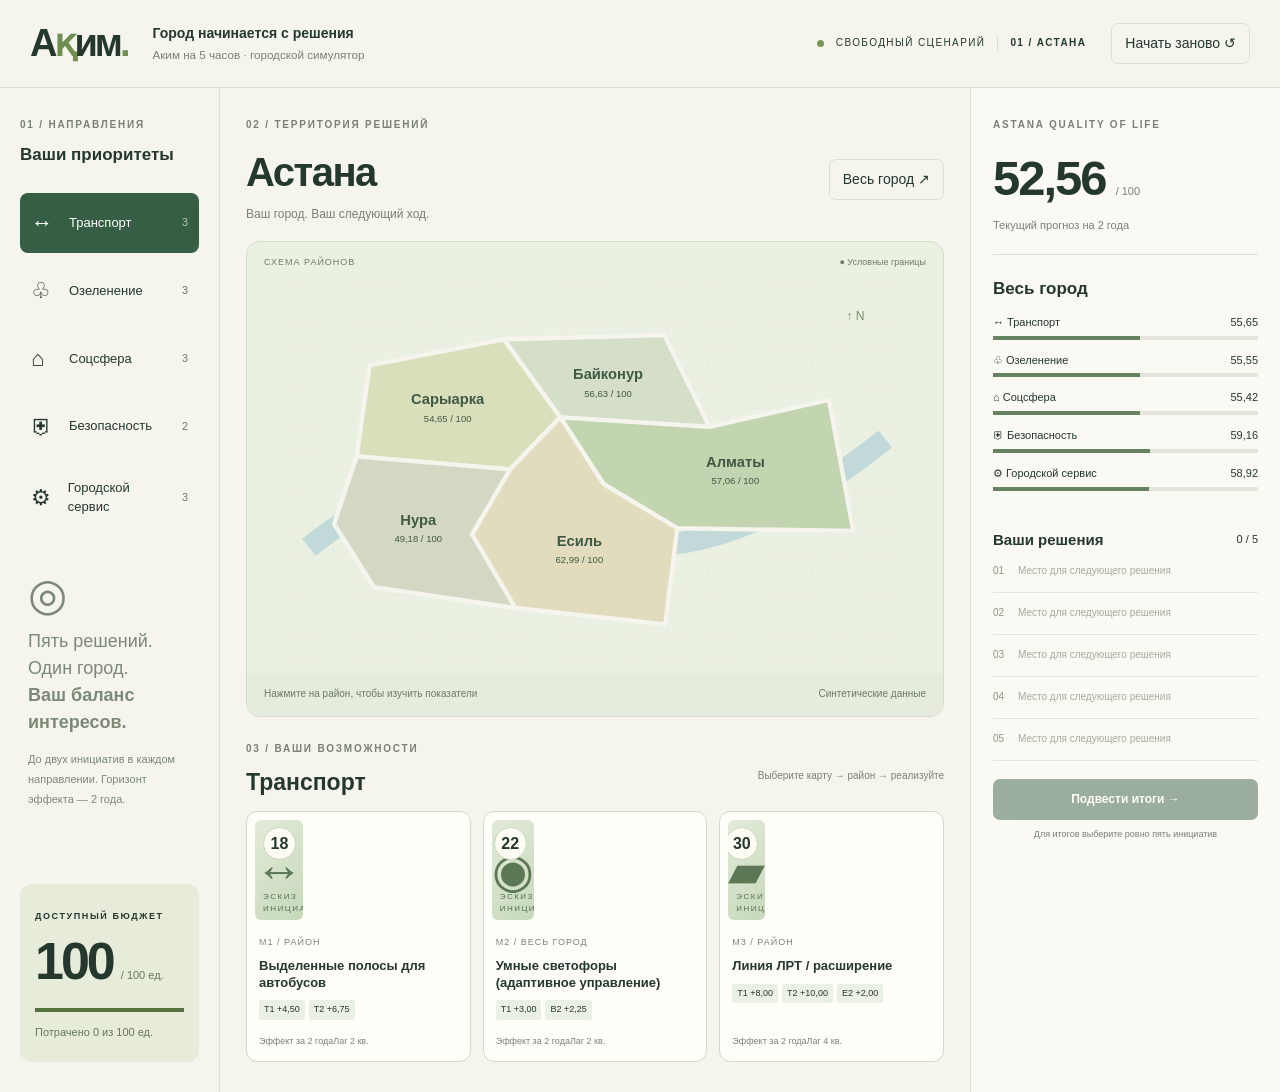
==== index.html @ 99a78cff "Add playable city simulator interface" ====
<!doctype html>
<html lang="ru">
<head><meta charset="utf-8"><meta name="viewport" content="width=device-width,initial-scale=1"><title>Аким на 5 часов — городской симулятор</title><link rel="stylesheet" href="assets/game.css"></head>
<body>
<header><a class="brand" href="./">А<span>қ</span>им<span class="brand-dot">.</span></a><div class="heading"><strong>Город начинается с решения</strong><small>Аким на 5 часов · городской симулятор</small></div><div class="session"><span class="live"></span> СВОБОДНЫЙ СЦЕНАРИЙ <b>01 / АСТАНА</b></div><button id="reset" class="quiet">Начать заново ↺</button></header>
<main class="layout">
<aside class="sidebar"><p class="eyebrow">01 / НАПРАВЛЕНИЯ</p><h2>Ваши приоритеты</h2><nav id="categories" aria-label="Направления"></nav><div class="rule"><span>◎</span><p>Пять решений.<br>Один город.<br><strong>Ваш баланс интересов.</strong></p><small>До двух инициатив в каждом направлении. Горизонт эффекта — 2 года.</small></div><div class="budget"><span>ДОСТУПНЫЙ БЮДЖЕТ</span><div><strong id="budget">100</strong><small>/ 100 ед.</small></div><div class="track"><i id="budget-bar"></i></div><small id="budget-note">Распределите ресурсы города</small></div></aside>
<section class="board"><div class="board-top"><div><p class="eyebrow">02 / ТЕРРИТОРИЯ РЕШЕНИЙ</p><h1>Астана<span>Ваш город. Ваш следующий ход.</span></h1></div><button id="city" class="pill">Весь город ↗</button></div><div class="map-wrap"><div class="map-label">СХЕМА РАЙОНОВ <span>● Условные границы</span></div><svg id="map" viewBox="0 0 700 450" role="group" aria-label="Выбор района Астаны"><defs><pattern id="grid" width="24" height="24" patternUnits="userSpaceOnUse"><path d="M24 0H0V24" fill="none" stroke="#dce3d5" stroke-width=".6"/></pattern></defs><rect width="700" height="450" fill="url(#grid)"/><path d="M20 305Q160 190 310 275T685 180" stroke="#c1d9d9" stroke-width="25" fill="none"/><g id="district-shapes"></g><g id="map-markers" pointer-events="none"></g><text x="640" y="43" class="compass">↑ N</text></svg><div class="map-footer"><span id="map-help">Нажмите на район, чтобы изучить показатели</span><span>Синтетические данные</span></div></div><div class="hand-heading"><div><p class="eyebrow">03 / ВАШИ ВОЗМОЖНОСТИ</p><h2 id="category-title">Транспорт</h2></div><span>Выберите карту → район → реализуйте</span></div><div id="cards" class="cards"></div></section>
<aside class="inspector"><div class="score-head"><p class="eyebrow">ASTANA QUALITY OF LIFE</p><div class="score-number"><strong id="score">52,56</strong><span>/ 100</span><b id="score-delta"></b></div><small id="score-caption">Текущий прогноз на 2 года</small></div><div class="stats-heading"><h2 id="stats-title">Весь город</h2><span id="preview-badge" hidden>ПРОГНОЗ</span></div><div id="stats"></div><section id="candidate" class="candidate" hidden></section><p id="notice" class="notice" role="status" aria-live="polite"></p><div class="selected-heading"><h2>Ваши решения</h2><span id="count">0 / 5</span></div><div id="selected"></div><button id="finish" class="primary" disabled>Подвести итоги →</button><small class="finish-note">Для итогов выберите ровно пять инициатив</small></aside>
</main>
<dialog id="results"><button id="close-results" class="close" aria-label="Закрыть">×</button><p class="eyebrow">АСТАНА / ИТОГИ ВАШЕГО СЦЕНАРИЯ</p><h2>Пять решений меняют город.</h2><div id="result-content"></div><p class="ai-placeholder">AI-анализ ещё не подключён. Ниже показаны проверяемые результаты математической модели.</p><button id="continue" class="primary">Вернуться к решениям</button></dialog>
<script type="module" src="assets/game.js"></script>
</body></html>
---- assets/game.css ----
:root{--ink:#24382e;--muted:#798178;--paper:#f5f4ed;--line:#dedfd5;--green:#355e44;--lime:#d8ec91;--red:#b45542}*{box-sizing:border-box}body{margin:0;background:var(--paper);color:var(--ink);font:14px/1.45 'Segoe UI',Arial,sans-serif}button{font:inherit;cursor:pointer;color:inherit}button:disabled{cursor:not-allowed;opacity:.48}button:focus-visible,[role=button]:focus-visible{outline:3px solid #e8a14f;outline-offset:3px}header{min-height:88px;border-bottom:1px solid var(--line);display:flex;align-items:center;padding:16px 30px;gap:25px}.brand{text-decoration:none;font-size:38px;font-weight:900;letter-spacing:-3px;color:var(--ink)}.brand span{color:#6e8f50}.heading{display:grid;gap:4px}.heading small{color:var(--muted)}.session{margin-left:auto;font-size:10px;letter-spacing:1.4px;display:flex;gap:12px;align-items:center}.session b{border-left:1px solid var(--line);padding-left:12px}.live{width:7px;height:7px;background:#789955;border-radius:50%}.quiet,.pill{border:1px solid var(--line);background:transparent;border-radius:7px;padding:9px 13px}.layout{display:grid;grid-template-columns:220px minmax(460px,1fr) 310px;max-width:1800px;margin:auto}.sidebar{padding:30px 20px;border-right:1px solid var(--line);display:flex;flex-direction:column}.eyebrow{font-size:10px;letter-spacing:1.8px;font-weight:700;color:var(--muted);margin:0 0 10px}h1,h2,p{margin-top:0}h2{font-size:17px;margin-bottom:18px}nav{display:grid;gap:8px;margin-top:8px}.category{display:flex;text-align:left;align-items:center;gap:12px;border:1px solid transparent;background:transparent;padding:13px 10px;border-radius:8px;font-size:13px}.category.active{background:var(--green);color:#fff}.category .symbol{font-size:22px;width:26px}.category small{margin-left:auto;opacity:.65}.rule{margin:32px 8px;color:#7c8977}.rule>span{font-size:45px}.rule p{font-size:18px;line-height:1.5;margin-bottom:12px}.rule small{font-size:11px}.budget{margin-top:auto;padding:20px 15px;background:#e7ebda;border-radius:12px}.budget>span{font-size:9px;letter-spacing:1.6px;font-weight:700}.budget strong{font-size:52px;letter-spacing:-3px}.budget small{font-size:11px;color:#66775d}.budget div small{margin-left:8px}.track{height:4px;background:#cad2bd;border-radius:3px;margin:9px 0}.track i{display:block;height:100%;background:#56723c;transition:width .25s}.board{padding:30px 26px}.board-top{display:flex;justify-content:space-between;align-items:center}h1{font-size:40px;letter-spacing:-1.5px;margin:0 0 18px}h1 span{display:block;font-size:12px;letter-spacing:0;font-weight:400;color:var(--muted);margin-top:5px}.map-wrap{background:#eaf0e2;border:1px solid #d5decc;border-radius:14px;overflow:hidden}.map-label,.map-footer{display:flex;justify-content:space-between;padding:14px 17px;font-size:9px;letter-spacing:1px;color:#6c7c64}.map-label span{letter-spacing:0}.map-footer{font-size:10px;letter-spacing:0;background:#e5ebdd}svg{width:100%;display:block;max-height:390px}.district path{stroke:var(--paper);stroke-width:5;transition:fill .2s,stroke .2s}.district:hover path{filter:brightness(.94)}.district.active path{stroke:#345b43;stroke-width:4}.district text{font-size:17px;font-weight:700;fill:#415944;pointer-events:none}.district .map-score{font-size:11px;font-weight:400}.district{cursor:pointer}.compass{font-size:14px;fill:#78906f}.map-marker{font-size:22px;paint-order:stroke;stroke:white;stroke-width:3px}.hand-heading{display:flex;align-items:center;justify-content:space-between;margin-top:25px}.hand-heading h2{font-size:23px;margin-bottom:12px}.hand-heading>span{font-size:10px;color:var(--muted)}.cards{display:grid;grid-template-columns:repeat(3,minmax(0,1fr));gap:12px}.card{position:relative;border:1px solid #d4d8cb;background:#fffef8;border-radius:11px;padding:8px;text-align:left;display:flex;flex-direction:column;min-height:247px;transition:transform .15s,box-shadow .15s}.card:hover{transform:translateY(-4px);box-shadow:0 9px 20px #334f3414}.card.chosen{outline:2px solid var(--green)}.card.played{opacity:.55}.art{height:100px;display:flex;align-items:center;justify-content:center;position:relative;background:linear-gradient(135deg,#e2ead9,#c7d9ba);border-radius:6px;overflow:hidden}.art .art-icon{font-size:48px;color:#5b7753}.art img{width:100%;height:100%;object-fit:cover;position:absolute;inset:0}.art small{position:absolute;bottom:6px;left:8px;font-size:8px;letter-spacing:1.5px;color:#53714c}.cost{position:absolute;right:7px;top:7px;border-radius:50%;height:33px;width:33px;background:#fcfcf3;border:1px solid #cdd5bc;display:grid;place-items:center;font-size:16px;font-weight:800}.card-body{padding:10px 4px}.card-id{font-size:9px;color:var(--muted);letter-spacing:1px}.card h3{font-size:13px;line-height:1.3;margin:7px 0 9px}.effects{display:flex;flex-wrap:wrap;gap:4px}.effect{font-size:9px;background:#eaf0e3;padding:3px 5px;border-radius:3px}.negative{color:var(--red)}.card-foot{margin-top:auto;font-size:9px;padding:5px 4px;color:var(--muted);display:flex;justify-content:space-between}.inspector{padding:30px 22px;border-left:1px solid var(--line);background:#faf9f3}.score-head{padding-bottom:20px;border-bottom:1px solid var(--line)}.score-number{display:flex;gap:10px;align-items:baseline}.score-number strong{font-size:49px;letter-spacing:-2px}.score-number span,.score-head small{color:var(--muted);font-size:11px}.score-number b{font-size:12px;color:#588144}.stats-heading{display:flex;justify-content:space-between;align-items:center;margin-top:22px}.stats-heading h2{margin:0}.stats-heading span{font-size:8px;padding:4px 6px;background:var(--lime);border-radius:4px}.stat{margin:13px 0}.stat-label{display:flex;justify-content:space-between;font-size:11px;margin-bottom:5px}.stat-label b{font-weight:500}.stat-label em{font-style:normal;color:#517e44;font-size:10px;margin-left:5px}.stat-track{height:4px;background:#e4e5db;position:relative}.stat-track i{height:4px;position:absolute;background:#aec598;transition:width .2s}.stat-track i.current{background:#658360}.candidate{padding:14px;background:#eaf0df;border:1px solid #d5dfc7;border-radius:8px;margin-top:18px}.candidate h3{font-size:13px;margin:0 0 10px}.candidate label{display:block;font-size:10px;margin-bottom:5px}select{width:100%;padding:8px;border:1px solid #becbad;background:#fffef8;border-radius:5px;color:var(--ink);margin-bottom:10px}.candidate p{font-size:11px;margin:8px 0}.candidate .hint{color:#637659;font-size:10px}.primary{width:100%;border:0;border-radius:7px;background:var(--green);color:#fff;padding:12px;font-weight:600;font-size:12px}.notice{font-size:11px;color:var(--red);margin:12px 0;min-height:1px}.selected-heading{display:flex;justify-content:space-between;align-items:center;margin-top:24px}.selected-heading h2{font-size:15px;margin:0}.selected-heading span{font-size:11px}.slot{display:flex;gap:9px;align-items:center;min-height:42px;border-bottom:1px solid #e5e5db;padding:8px 0;font-size:10px}.slot .number{font-size:10px;color:#8c9783;width:16px}.slot strong{display:block;font-size:10px}.slot small{color:var(--muted)}.slot button{margin-left:auto;border:0;background:transparent;font-size:18px}.slot.empty{color:#a5ac9e}.inspector>#finish{margin-top:18px}.finish-note{display:block;text-align:center;font-size:9px;color:var(--muted);margin-top:8px}dialog{border:1px solid var(--line);border-radius:18px;padding:35px;width:min(580px,92vw);color:var(--ink);background:var(--paper)}dialog::backdrop{background:#16291eb3;backdrop-filter:blur(4px)}dialog h2{font-size:29px}.close{position:absolute;top:12px;right:16px;font-size:25px;background:none;border:0}.final-score{font-size:65px;font-weight:800;letter-spacing:-3px}.result-row{display:flex;justify-content:space-between;padding:10px 0;border-bottom:1px solid var(--line)}.ai-placeholder{font-size:12px;color:var(--muted);padding:15px 0}.summary-badges{display:flex;gap:12px;font-size:12px;margin-bottom:15px}@media(min-width:1500px){.layout{grid-template-columns:245px minmax(460px,1fr) 345px}.cards{gap:18px}.art{height:130px}}@media(max-width:1150px){.layout{grid-template-columns:175px minmax(380px,1fr) 275px}.board{padding:25px 15px}.sidebar,.inspector{padding:25px 14px}.session{display:none}.quiet{margin-left:auto}.hand-heading>span{display:none}.category{padding:10px 5px;gap:6px}}@media(max-width:900px){.layout{grid-template-columns:160px 1fr}.inspector{grid-column:1/-1;display:block;border-top:1px solid var(--line)}.rule{display:none}.budget{margin-top:25px}.score-head{max-width:350px}#stats{display:grid;grid-template-columns:1fr 1fr;gap:0 25px}.candidate{max-width:500px}.inspector>#finish{max-width:350px}.finish-note{text-align:left}.heading strong{font-size:12px}}@media(max-width:580px){header{padding:12px 16px;gap:15px}.heading{display:none}.layout{display:block}.sidebar{padding:16px;border-right:0}.sidebar>.eyebrow,.sidebar>h2{display:none}nav{display:flex;overflow:auto}.category{flex-shrink:0;font-size:11px}.category small{display:none}.budget{margin-top:14px;padding:10px 15px;display:flex;gap:15px;align-items:center}.budget strong{font-size:30px}.budget .track,.budget>small{display:none}.board{padding:18px 14px}.cards{gap:7px}.card{min-height:230px;padding:5px}.card h3{font-size:11px}.art{height:75px}.art .art-icon{font-size:35px}.card-foot{display:block}.cost{width:27px;height:27px;font-size:13px}h1{font-size:32px}.map-footer span:last-child{display:none}.inspector{padding:20px}.card-id{font-size:8px}}
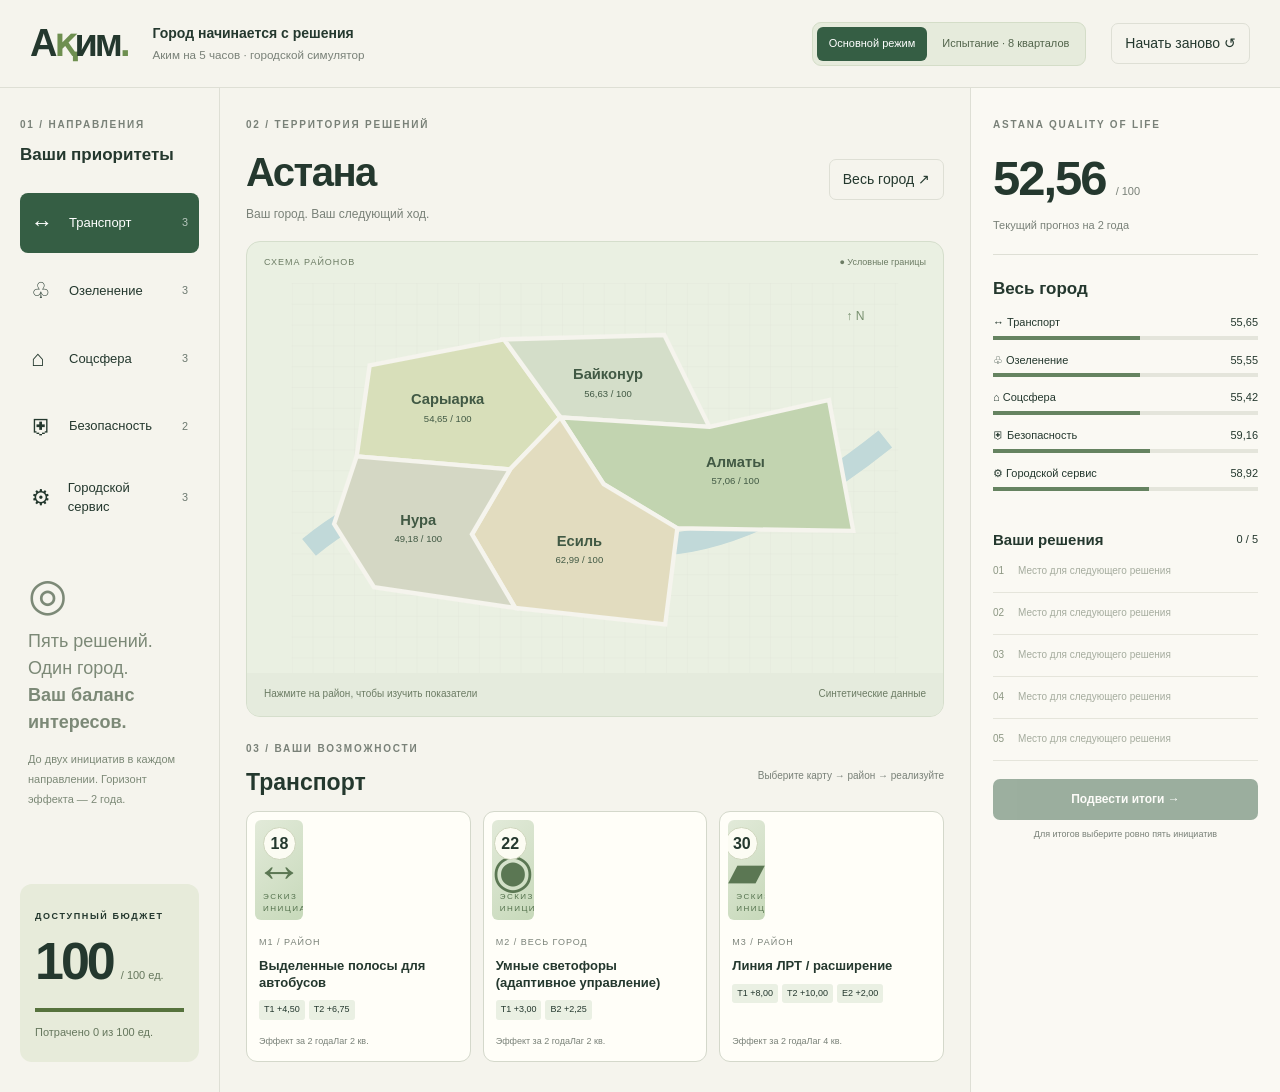
==== commit 1b6b16fb: "Add eight-quarter challenge mode with events and tournament seeds" ====
--- a/index.html
+++ b/index.html
@@ -1,8 +1,8 @@
 <!doctype html>
 <html lang="ru">
-<head><meta charset="utf-8"><meta name="viewport" content="width=device-width,initial-scale=1"><title>Аким на 5 часов — городской симулятор</title><link rel="stylesheet" href="assets/game.css"></head>
+<head><meta charset="utf-8"><meta name="viewport" content="width=device-width,initial-scale=1"><title>Аким на 5 часов — городской симулятор</title><link rel="stylesheet" href="assets/game.css"><link rel="stylesheet" href="assets/modes.css"></head>
 <body>
-<header><a class="brand" href="./">А<span>қ</span>им<span class="brand-dot">.</span></a><div class="heading"><strong>Город начинается с решения</strong><small>Аким на 5 часов · городской симулятор</small></div><div class="session"><span class="live"></span> СВОБОДНЫЙ СЦЕНАРИЙ <b>01 / АСТАНА</b></div><button id="reset" class="quiet">Начать заново ↺</button></header>
+<header><a class="brand" href="./">А<span>қ</span>им<span class="brand-dot">.</span></a><div class="heading"><strong>Город начинается с решения</strong><small>Аким на 5 часов · городской симулятор</small></div><div class="session"><span class="live"></span> СВОБОДНЫЙ СЦЕНАРИЙ <b>01 / АСТАНА</b></div><nav class="mode-tabs" aria-label="Режим игры"><a href="./" aria-current="page">Основной режим</a><a href="challenge-demo.html">Испытание · 8 кварталов</a></nav><button id="reset" class="quiet">Начать заново ↺</button></header>
 <main class="layout">
 <aside class="sidebar"><p class="eyebrow">01 / НАПРАВЛЕНИЯ</p><h2>Ваши приоритеты</h2><nav id="categories" aria-label="Направления"></nav><div class="rule"><span>◎</span><p>Пять решений.<br>Один город.<br><strong>Ваш баланс интересов.</strong></p><small>До двух инициатив в каждом направлении. Горизонт эффекта — 2 года.</small></div><div class="budget"><span>ДОСТУПНЫЙ БЮДЖЕТ</span><div><strong id="budget">100</strong><small>/ 100 ед.</small></div><div class="track"><i id="budget-bar"></i></div><small id="budget-note">Распределите ресурсы города</small></div></aside>
 <section class="board"><div class="board-top"><div><p class="eyebrow">02 / ТЕРРИТОРИЯ РЕШЕНИЙ</p><h1>Астана<span>Ваш город. Ваш следующий ход.</span></h1></div><button id="city" class="pill">Весь город ↗</button></div><div class="map-wrap"><div class="map-label">СХЕМА РАЙОНОВ <span>● Условные границы</span></div><svg id="map" viewBox="0 0 700 450" role="group" aria-label="Выбор района Астаны"><defs><pattern id="grid" width="24" height="24" patternUnits="userSpaceOnUse"><path d="M24 0H0V24" fill="none" stroke="#dce3d5" stroke-width=".6"/></pattern></defs><rect width="700" height="450" fill="url(#grid)"/><path d="M20 305Q160 190 310 275T685 180" stroke="#c1d9d9" stroke-width="25" fill="none"/><g id="district-shapes"></g><g id="map-markers" pointer-events="none"></g><text x="640" y="43" class="compass">↑ N</text></svg><div class="map-footer"><span id="map-help">Нажмите на район, чтобы изучить показатели</span><span>Синтетические данные</span></div></div><div class="hand-heading"><div><p class="eyebrow">03 / ВАШИ ВОЗМОЖНОСТИ</p><h2 id="category-title">Транспорт</h2></div><span>Выберите карту → район → реализуйте</span></div><div id="cards" class="cards"></div></section>
--- a/assets/modes.css
+++ b/assets/modes.css
@@ -0,0 +1,2 @@
+header .mode-tabs{display:flex;gap:3px;margin:0 0 0 auto;padding:4px;background:#e6ebdc;border:1px solid #d4ddc8;border-radius:9px;flex-shrink:0}header .mode-tabs a{text-decoration:none;color:#52644b;font-size:11px;padding:9px 12px;border-radius:6px;white-space:nowrap}header .mode-tabs a[aria-current=page]{background:#355e44;color:white}header .session{display:none}header>#reset{margin-left:0}.tournament-bar{padding:18px 30px;background:#ebefdf;border-bottom:1px solid #d3ddc5;display:flex;align-items:center;gap:12px 25px;flex-wrap:wrap}.tournament-bar label{display:block;font-size:10px;letter-spacing:1.5px;font-weight:700}.tournament-bar small{display:block;font-size:11px;color:#6a785e;margin-top:4px}.seed-controls{display:flex;gap:8px;flex:1;align-items:center}.seed-controls input{min-width:120px;max-width:300px;flex:1;padding:11px 12px;border:1px solid #bccbab;background:#fffef8;border-radius:6px;font:600 15px monospace;color:#24382e}.seed-controls button{font-size:11px;white-space:nowrap}.seed-controls .primary{width:auto}.tournament-bar #seed-help{width:100%;font-size:11px;color:#6a785e;margin:0}.tournament-bar #seed-error{font-size:11px;margin:0;color:#786031;min-height:0}.tournament-bar #seed-error:empty{display:none}@media(max-width:1050px){header{flex-wrap:wrap}header .heading{display:none}}@media(max-width:650px){header .mode-tabs{order:3;width:100%;margin:0}header .mode-tabs a{flex:1;text-align:center;font-size:10px}header>#reset{margin-left:auto}.tournament-bar{padding:14px 16px;gap:10px}.seed-controls{flex-wrap:wrap;flex-basis:100%}.seed-controls input{max-width:none;flex-basis:100%;width:100%}.seed-controls button{flex:1;padding:10px 6px;font-size:10px}.tournament-bar #seed-help{font-size:10px}}
+.sidebar .tournament-bar{display:block;margin-top:12px;padding:12px;background:#e9edde;border:1px solid #d3ddc5;border-radius:9px;min-width:0}.tournament-bar summary{cursor:pointer;font-size:11px;font-weight:600;overflow-wrap:anywhere}.tournament-bar summary strong{display:block;font:11px monospace;margin:5px 0 0 13px;color:#657858;overflow-wrap:anywhere}.tournament-bar[open] summary{margin-bottom:14px}.sidebar .tournament-bar label{font-size:9px;letter-spacing:.7px}.sidebar .seed-controls{display:flex;flex-direction:column;gap:7px;margin:8px 0 12px;align-items:stretch}.sidebar .seed-controls input{width:100%;min-width:0;max-width:none;flex:auto;font-size:13px}.sidebar .seed-controls button{width:100%;flex:auto;white-space:normal;padding:8px 5px;font-size:10px}.sidebar .tournament-bar #seed-help{font-size:10px}.sidebar .tournament-bar #seed-error{margin-top:8px}.tournament-bar summary:focus-visible{outline:2px solid #355e44;outline-offset:4px}
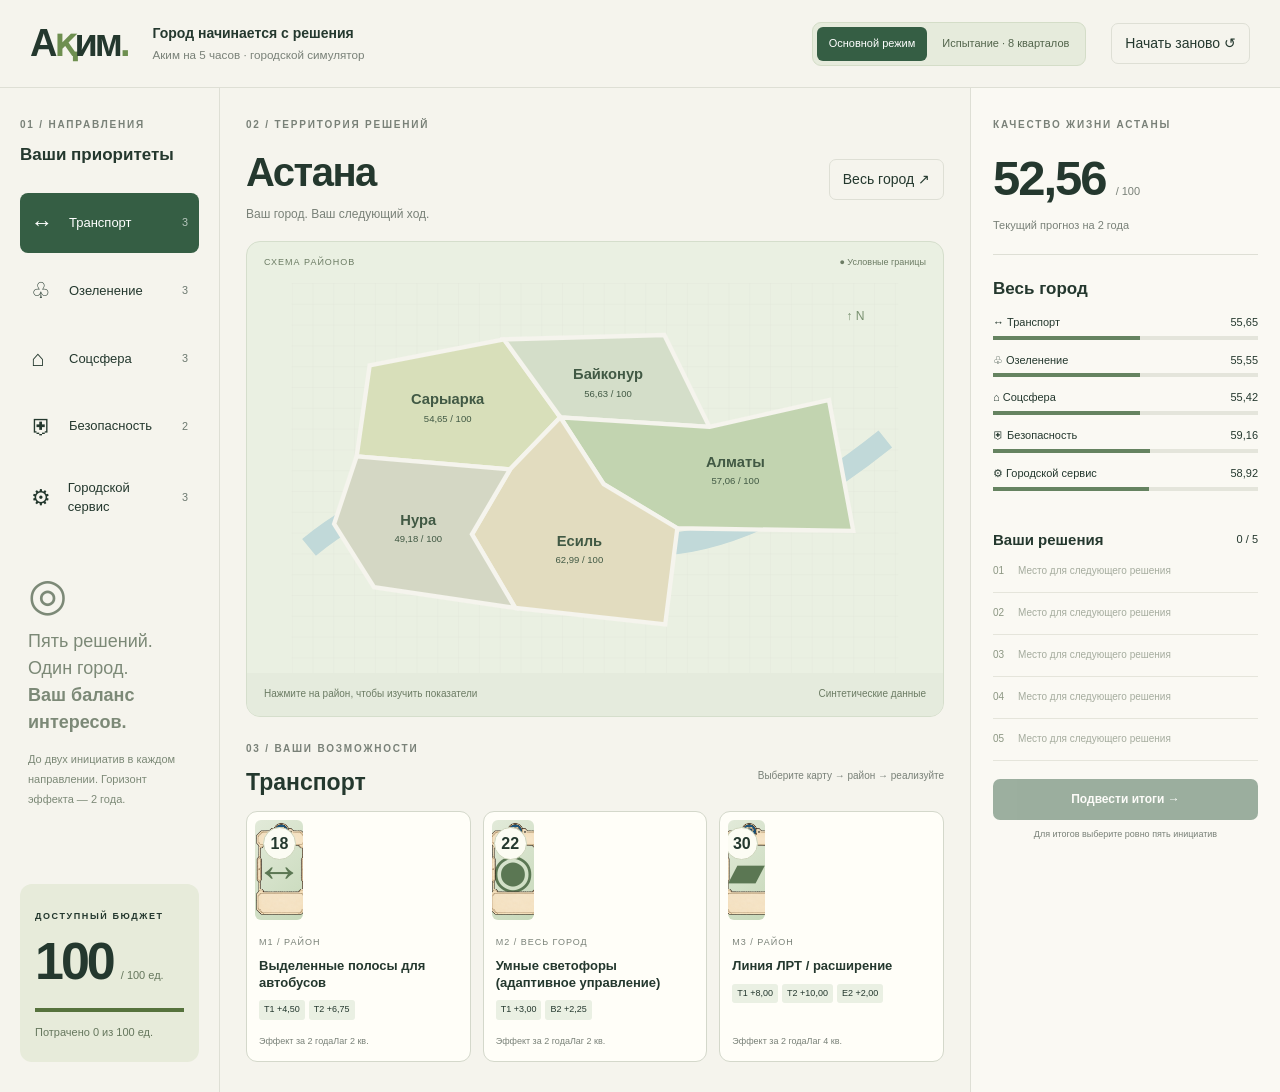
==== commit 94c33d06: "Интегрировать результаты, сравнение и API с режимом испытания" ====
--- a/index.html
+++ b/index.html
@@ -1,13 +1,21 @@
 <!doctype html>
 <html lang="ru">
-<head><meta charset="utf-8"><meta name="viewport" content="width=device-width,initial-scale=1"><title>Аким на 5 часов — городской симулятор</title><link rel="stylesheet" href="assets/game.css"><link rel="stylesheet" href="assets/modes.css"></head>
+<head><meta charset="utf-8"><meta name="viewport" content="width=device-width,initial-scale=1"><title>Аким на 5 часов — городской симулятор</title><link rel="stylesheet" href="assets/game.css"><link rel="stylesheet" href="assets/modes.css"><link rel="stylesheet" href="assets/results.css"></head>
 <body>
 <header><a class="brand" href="./">А<span>қ</span>им<span class="brand-dot">.</span></a><div class="heading"><strong>Город начинается с решения</strong><small>Аким на 5 часов · городской симулятор</small></div><div class="session"><span class="live"></span> СВОБОДНЫЙ СЦЕНАРИЙ <b>01 / АСТАНА</b></div><nav class="mode-tabs" aria-label="Режим игры"><a href="./" aria-current="page">Основной режим</a><a href="challenge-demo.html">Испытание · 8 кварталов</a></nav><button id="reset" class="quiet">Начать заново ↺</button></header>
 <main class="layout">
 <aside class="sidebar"><p class="eyebrow">01 / НАПРАВЛЕНИЯ</p><h2>Ваши приоритеты</h2><nav id="categories" aria-label="Направления"></nav><div class="rule"><span>◎</span><p>Пять решений.<br>Один город.<br><strong>Ваш баланс интересов.</strong></p><small>До двух инициатив в каждом направлении. Горизонт эффекта — 2 года.</small></div><div class="budget"><span>ДОСТУПНЫЙ БЮДЖЕТ</span><div><strong id="budget">100</strong><small>/ 100 ед.</small></div><div class="track"><i id="budget-bar"></i></div><small id="budget-note">Распределите ресурсы города</small></div></aside>
 <section class="board"><div class="board-top"><div><p class="eyebrow">02 / ТЕРРИТОРИЯ РЕШЕНИЙ</p><h1>Астана<span>Ваш город. Ваш следующий ход.</span></h1></div><button id="city" class="pill">Весь город ↗</button></div><div class="map-wrap"><div class="map-label">СХЕМА РАЙОНОВ <span>● Условные границы</span></div><svg id="map" viewBox="0 0 700 450" role="group" aria-label="Выбор района Астаны"><defs><pattern id="grid" width="24" height="24" patternUnits="userSpaceOnUse"><path d="M24 0H0V24" fill="none" stroke="#dce3d5" stroke-width=".6"/></pattern></defs><rect width="700" height="450" fill="url(#grid)"/><path d="M20 305Q160 190 310 275T685 180" stroke="#c1d9d9" stroke-width="25" fill="none"/><g id="district-shapes"></g><g id="map-markers" pointer-events="none"></g><text x="640" y="43" class="compass">↑ N</text></svg><div class="map-footer"><span id="map-help">Нажмите на район, чтобы изучить показатели</span><span>Синтетические данные</span></div></div><div class="hand-heading"><div><p class="eyebrow">03 / ВАШИ ВОЗМОЖНОСТИ</p><h2 id="category-title">Транспорт</h2></div><span>Выберите карту → район → реализуйте</span></div><div id="cards" class="cards"></div></section>
-<aside class="inspector"><div class="score-head"><p class="eyebrow">ASTANA QUALITY OF LIFE</p><div class="score-number"><strong id="score">52,56</strong><span>/ 100</span><b id="score-delta"></b></div><small id="score-caption">Текущий прогноз на 2 года</small></div><div class="stats-heading"><h2 id="stats-title">Весь город</h2><span id="preview-badge" hidden>ПРОГНОЗ</span></div><div id="stats"></div><section id="candidate" class="candidate" hidden></section><p id="notice" class="notice" role="status" aria-live="polite"></p><div class="selected-heading"><h2>Ваши решения</h2><span id="count">0 / 5</span></div><div id="selected"></div><button id="finish" class="primary" disabled>Подвести итоги →</button><small class="finish-note">Для итогов выберите ровно пять инициатив</small></aside>
+<aside class="inspector"><div class="score-head"><p class="eyebrow">КАЧЕСТВО ЖИЗНИ АСТАНЫ</p><div class="score-number"><strong id="score">52,56</strong><span>/ 100</span><b id="score-delta"></b></div><small id="score-caption">Текущий прогноз на 2 года</small></div><div class="stats-heading"><h2 id="stats-title">Весь город</h2><span id="preview-badge" hidden>ПРОГНОЗ</span></div><div id="stats"></div><section id="candidate" class="candidate" hidden></section><p id="notice" class="notice" role="status" aria-live="polite"></p><div class="selected-heading"><h2>Ваши решения</h2><span id="count">0 / 5</span></div><div id="selected"></div><button id="finish" class="primary" disabled>Подвести итоги →</button><small class="finish-note">Для итогов выберите ровно пять инициатив</small></aside>
 </main>
-<dialog id="results"><button id="close-results" class="close" aria-label="Закрыть">×</button><p class="eyebrow">АСТАНА / ИТОГИ ВАШЕГО СЦЕНАРИЯ</p><h2>Пять решений меняют город.</h2><div id="result-content"></div><p class="ai-placeholder">AI-анализ ещё не подключён. Ниже показаны проверяемые результаты математической модели.</p><button id="continue" class="primary">Вернуться к решениям</button></dialog>
+<dialog id="results" aria-label="Результаты сценария">
+ <div class="post-header"><span class="post-avatar">А</span><div><strong>Ваш город через два года</strong><small>Астана · авторский сценарий</small></div><button id="close-results" class="close" aria-label="Закрыть">×</button></div>
+ <div class="result-tabs" role="tablist" aria-label="Разделы результатов"><button id="tab-story" role="tab" aria-selected="true" aria-controls="story-panel">Итоги</button><button id="tab-variables" role="tab" aria-selected="false" aria-controls="variables-panel" tabindex="-1">Показатели</button><button id="tab-comparison" role="tab" aria-selected="false" aria-controls="comparison-panel" tabindex="-1">Сравнение</button><button id="tab-presentation" role="tab" aria-selected="false" aria-controls="presentation-panel" tabindex="-1">Презентация</button></div>
+ <section id="story-panel" role="tabpanel" aria-labelledby="tab-story"><div id="result-pages" tabindex="0" aria-label="Слайды результатов. Переключайте стрелками или свайпом"></div><div class="post-navigation"><button id="result-prev" aria-label="Предыдущий слайд">←</button><div id="result-dots"></div><span id="result-page-number" aria-live="polite"></span><button id="result-next" aria-label="Следующий слайд">→</button></div></section>
+ <section id="variables-panel" role="tabpanel" aria-labelledby="tab-variables" hidden><div class="variable-controls"><label for="result-region">Территория</label><select id="result-region"></select><label for="result-metric-group">Показатели</label><select id="result-metric-group"><option value="all">Общий обзор</option><option value="T">Транспорт</option><option value="E">Экология</option><option value="S">Соцсфера</option><option value="B">Безопасность</option><option value="C">Сервисы</option></select></div><div id="variable-chart"></div></section>
+ <section id="comparison-panel" role="tabpanel" aria-labelledby="tab-comparison" hidden><div class="comparison-heading"><p class="slide-kicker">Два сценария — один расчёт</p><h2>Сравните свой выбор</h2><p>Вставьте хотя бы один код другого участника. Баллы и различия появятся сразу, без ожидания ИИ.</p></div><div class="comparison-inputs"><div><label for="scenario-code">Ваш код</label><input id="scenario-code" readonly></div><div><label for="other-codes">Чужие коды (до 10, каждый с новой строки)</label><textarea id="other-codes" rows="2" placeholder="A1:4.0,9.4,10.4,11.4,12"></textarea></div></div><button id="compare-results" class="primary">Сравнить результаты</button><div id="comparison-results" aria-live="polite"></div><button id="analyze-again" class="quiet">Обновить разбор ИИ с этими кодами</button></section>
+ <section id="presentation-panel" role="tabpanel" aria-labelledby="tab-presentation" hidden><div id="presentation-pages" tabindex="0" aria-label="Презентация сценария"></div><div class="post-navigation"><button id="presentation-prev" aria-label="Предыдущий слайд презентации">←</button><div id="presentation-dots"></div><span id="presentation-number" aria-live="polite"></span><button id="presentation-next" aria-label="Следующий слайд презентации">→</button><button id="download-presentation" class="quiet">Скачать</button></div></section>
+ <footer class="post-footer"><button id="continue" class="quiet">К решениям</button><span id="export-status" role="status"></span></footer>
+</dialog>
 <script type="module" src="assets/game.js"></script>
 </body></html>
--- a/assets/game.css
+++ b/assets/game.css
@@ -1 +1,5 @@
 :root{--ink:#24382e;--muted:#798178;--paper:#f5f4ed;--line:#dedfd5;--green:#355e44;--lime:#d8ec91;--red:#b45542}*{box-sizing:border-box}body{margin:0;background:var(--paper);color:var(--ink);font:14px/1.45 'Segoe UI',Arial,sans-serif}button{font:inherit;cursor:pointer;color:inherit}button:disabled{cursor:not-allowed;opacity:.48}button:focus-visible,[role=button]:focus-visible{outline:3px solid #e8a14f;outline-offset:3px}header{min-height:88px;border-bottom:1px solid var(--line);display:flex;align-items:center;padding:16px 30px;gap:25px}.brand{text-decoration:none;font-size:38px;font-weight:900;letter-spacing:-3px;color:var(--ink)}.brand span{color:#6e8f50}.heading{display:grid;gap:4px}.heading small{color:var(--muted)}.session{margin-left:auto;font-size:10px;letter-spacing:1.4px;display:flex;gap:12px;align-items:center}.session b{border-left:1px solid var(--line);padding-left:12px}.live{width:7px;height:7px;background:#789955;border-radius:50%}.quiet,.pill{border:1px solid var(--line);background:transparent;border-radius:7px;padding:9px 13px}.layout{display:grid;grid-template-columns:220px minmax(460px,1fr) 310px;max-width:1800px;margin:auto}.sidebar{padding:30px 20px;border-right:1px solid var(--line);display:flex;flex-direction:column}.eyebrow{font-size:10px;letter-spacing:1.8px;font-weight:700;color:var(--muted);margin:0 0 10px}h1,h2,p{margin-top:0}h2{font-size:17px;margin-bottom:18px}nav{display:grid;gap:8px;margin-top:8px}.category{display:flex;text-align:left;align-items:center;gap:12px;border:1px solid transparent;background:transparent;padding:13px 10px;border-radius:8px;font-size:13px}.category.active{background:var(--green);color:#fff}.category .symbol{font-size:22px;width:26px}.category small{margin-left:auto;opacity:.65}.rule{margin:32px 8px;color:#7c8977}.rule>span{font-size:45px}.rule p{font-size:18px;line-height:1.5;margin-bottom:12px}.rule small{font-size:11px}.budget{margin-top:auto;padding:20px 15px;background:#e7ebda;border-radius:12px}.budget>span{font-size:9px;letter-spacing:1.6px;font-weight:700}.budget strong{font-size:52px;letter-spacing:-3px}.budget small{font-size:11px;color:#66775d}.budget div small{margin-left:8px}.track{height:4px;background:#cad2bd;border-radius:3px;margin:9px 0}.track i{display:block;height:100%;background:#56723c;transition:width .25s}.board{padding:30px 26px}.board-top{display:flex;justify-content:space-between;align-items:center}h1{font-size:40px;letter-spacing:-1.5px;margin:0 0 18px}h1 span{display:block;font-size:12px;letter-spacing:0;font-weight:400;color:var(--muted);margin-top:5px}.map-wrap{background:#eaf0e2;border:1px solid #d5decc;border-radius:14px;overflow:hidden}.map-label,.map-footer{display:flex;justify-content:space-between;padding:14px 17px;font-size:9px;letter-spacing:1px;color:#6c7c64}.map-label span{letter-spacing:0}.map-footer{font-size:10px;letter-spacing:0;background:#e5ebdd}svg{width:100%;display:block;max-height:390px}.district path{stroke:var(--paper);stroke-width:5;transition:fill .2s,stroke .2s}.district:hover path{filter:brightness(.94)}.district.active path{stroke:#345b43;stroke-width:4}.district text{font-size:17px;font-weight:700;fill:#415944;pointer-events:none}.district .map-score{font-size:11px;font-weight:400}.district{cursor:pointer}.compass{font-size:14px;fill:#78906f}.map-marker{font-size:22px;paint-order:stroke;stroke:white;stroke-width:3px}.hand-heading{display:flex;align-items:center;justify-content:space-between;margin-top:25px}.hand-heading h2{font-size:23px;margin-bottom:12px}.hand-heading>span{font-size:10px;color:var(--muted)}.cards{display:grid;grid-template-columns:repeat(3,minmax(0,1fr));gap:12px}.card{position:relative;border:1px solid #d4d8cb;background:#fffef8;border-radius:11px;padding:8px;text-align:left;display:flex;flex-direction:column;min-height:247px;transition:transform .15s,box-shadow .15s}.card:hover{transform:translateY(-4px);box-shadow:0 9px 20px #334f3414}.card.chosen{outline:2px solid var(--green)}.card.played{opacity:.55}.art{height:100px;display:flex;align-items:center;justify-content:center;position:relative;background:linear-gradient(135deg,#e2ead9,#c7d9ba);border-radius:6px;overflow:hidden}.art .art-icon{font-size:48px;color:#5b7753}.art img{width:100%;height:100%;object-fit:cover;position:absolute;inset:0}.art small{position:absolute;bottom:6px;left:8px;font-size:8px;letter-spacing:1.5px;color:#53714c}.cost{position:absolute;right:7px;top:7px;border-radius:50%;height:33px;width:33px;background:#fcfcf3;border:1px solid #cdd5bc;display:grid;place-items:center;font-size:16px;font-weight:800}.card-body{padding:10px 4px}.card-id{font-size:9px;color:var(--muted);letter-spacing:1px}.card h3{font-size:13px;line-height:1.3;margin:7px 0 9px}.effects{display:flex;flex-wrap:wrap;gap:4px}.effect{font-size:9px;background:#eaf0e3;padding:3px 5px;border-radius:3px}.negative{color:var(--red)}.card-foot{margin-top:auto;font-size:9px;padding:5px 4px;color:var(--muted);display:flex;justify-content:space-between}.inspector{padding:30px 22px;border-left:1px solid var(--line);background:#faf9f3}.score-head{padding-bottom:20px;border-bottom:1px solid var(--line)}.score-number{display:flex;gap:10px;align-items:baseline}.score-number strong{font-size:49px;letter-spacing:-2px}.score-number span,.score-head small{color:var(--muted);font-size:11px}.score-number b{font-size:12px;color:#588144}.stats-heading{display:flex;justify-content:space-between;align-items:center;margin-top:22px}.stats-heading h2{margin:0}.stats-heading span{font-size:8px;padding:4px 6px;background:var(--lime);border-radius:4px}.stat{margin:13px 0}.stat-label{display:flex;justify-content:space-between;font-size:11px;margin-bottom:5px}.stat-label b{font-weight:500}.stat-label em{font-style:normal;color:#517e44;font-size:10px;margin-left:5px}.stat-track{height:4px;background:#e4e5db;position:relative}.stat-track i{height:4px;position:absolute;background:#aec598;transition:width .2s}.stat-track i.current{background:#658360}.candidate{padding:14px;background:#eaf0df;border:1px solid #d5dfc7;border-radius:8px;margin-top:18px}.candidate h3{font-size:13px;margin:0 0 10px}.candidate label{display:block;font-size:10px;margin-bottom:5px}select{width:100%;padding:8px;border:1px solid #becbad;background:#fffef8;border-radius:5px;color:var(--ink);margin-bottom:10px}.candidate p{font-size:11px;margin:8px 0}.candidate .hint{color:#637659;font-size:10px}.primary{width:100%;border:0;border-radius:7px;background:var(--green);color:#fff;padding:12px;font-weight:600;font-size:12px}.notice{font-size:11px;color:var(--red);margin:12px 0;min-height:1px}.selected-heading{display:flex;justify-content:space-between;align-items:center;margin-top:24px}.selected-heading h2{font-size:15px;margin:0}.selected-heading span{font-size:11px}.slot{display:flex;gap:9px;align-items:center;min-height:42px;border-bottom:1px solid #e5e5db;padding:8px 0;font-size:10px}.slot .number{font-size:10px;color:#8c9783;width:16px}.slot strong{display:block;font-size:10px}.slot small{color:var(--muted)}.slot button{margin-left:auto;border:0;background:transparent;font-size:18px}.slot.empty{color:#a5ac9e}.inspector>#finish{margin-top:18px}.finish-note{display:block;text-align:center;font-size:9px;color:var(--muted);margin-top:8px}dialog{border:1px solid var(--line);border-radius:18px;padding:35px;width:min(580px,92vw);color:var(--ink);background:var(--paper)}dialog::backdrop{background:#16291eb3;backdrop-filter:blur(4px)}dialog h2{font-size:29px}.close{position:absolute;top:12px;right:16px;font-size:25px;background:none;border:0}.final-score{font-size:65px;font-weight:800;letter-spacing:-3px}.result-row{display:flex;justify-content:space-between;padding:10px 0;border-bottom:1px solid var(--line)}.ai-placeholder{font-size:12px;color:var(--muted);padding:15px 0}.summary-badges{display:flex;gap:12px;font-size:12px;margin-bottom:15px}@media(min-width:1500px){.layout{grid-template-columns:245px minmax(460px,1fr) 345px}.cards{gap:18px}.art{height:130px}}@media(max-width:1150px){.layout{grid-template-columns:175px minmax(380px,1fr) 275px}.board{padding:25px 15px}.sidebar,.inspector{padding:25px 14px}.session{display:none}.quiet{margin-left:auto}.hand-heading>span{display:none}.category{padding:10px 5px;gap:6px}}@media(max-width:900px){.layout{grid-template-columns:160px 1fr}.inspector{grid-column:1/-1;display:block;border-top:1px solid var(--line)}.rule{display:none}.budget{margin-top:25px}.score-head{max-width:350px}#stats{display:grid;grid-template-columns:1fr 1fr;gap:0 25px}.candidate{max-width:500px}.inspector>#finish{max-width:350px}.finish-note{text-align:left}.heading strong{font-size:12px}}@media(max-width:580px){header{padding:12px 16px;gap:15px}.heading{display:none}.layout{display:block}.sidebar{padding:16px;border-right:0}.sidebar>.eyebrow,.sidebar>h2{display:none}nav{display:flex;overflow:auto}.category{flex-shrink:0;font-size:11px}.category small{display:none}.budget{margin-top:14px;padding:10px 15px;display:flex;gap:15px;align-items:center}.budget strong{font-size:30px}.budget .track,.budget>small{display:none}.board{padding:18px 14px}.cards{gap:7px}.card{min-height:230px;padding:5px}.card h3{font-size:11px}.art{height:75px}.art .art-icon{font-size:35px}.card-foot{display:block}.cost{width:27px;height:27px;font-size:13px}h1{font-size:32px}.map-footer span:last-child{display:none}.inspector{padding:20px}.card-id{font-size:8px}}
+
+.card:disabled{filter:grayscale(1);opacity:.45;cursor:not-allowed}.ai-analysis{margin:20px 0}.ai-analysis label{display:block;margin:12px 0 6px}.ai-analysis input,.ai-analysis textarea{box-sizing:border-box;width:100%;padding:10px;border:1px solid #bac8b6;border-radius:8px;font:inherit}.ai-analysis button{margin-top:10px}#ai-result{white-space:pre-wrap;overflow-wrap:anywhere}
+
+#replacement-advice{white-space:pre-wrap;line-height:1.6}.scenario-slide{padding:24px 0;border-top:1px solid #bac8b6}.scenario-slide li{margin:8px 0}.scenario-slide h3{margin:8px 0}.scenario-slide small{color:#51654b}#download-presentation{margin-bottom:20px}
--- a/assets/results.css
+++ b/assets/results.css
@@ -0,0 +1,19 @@
+#results{width:min(1080px,96vw);max-height:96dvh;padding:0;overflow:hidden;background:#f8f7f1;border:0;border-radius:20px;color:#24382e}
+#results[open]{display:flex;flex-direction:column}#results [hidden],.export-deck [hidden]{display:none!important}
+.post-header{display:flex;align-items:center;gap:12px;padding:15px 22px;border-bottom:1px solid #dedfd5;flex-shrink:0}.post-header small{display:block;color:#798178;font-size:11px}.post-avatar{display:grid;place-items:center;width:38px;height:38px;border:2px solid #a5b684;border-radius:50%;font-size:22px;font-weight:800}.post-header .close{position:static;margin-left:auto;padding:0 8px}
+.result-tabs{display:flex;border-bottom:1px solid #dedfd5;padding:0 22px;gap:24px;flex-shrink:0}.result-tabs button{background:none;border:0;padding:12px 0;border-bottom:3px solid transparent}.result-tabs [aria-selected=true]{border-color:#355e44;font-weight:700}
+#story-panel,#variables-panel{min-height:0;overflow:hidden}#result-pages{touch-action:pan-y;outline-offset:-4px;overflow:hidden}.result-slide{box-sizing:border-box;position:relative;background:#f8f7f1;color:#24382e;padding:30px 40px;min-height:440px;height: min(54vw,520px);max-height:60dvh;overflow:auto;font:15px/1.45 'Segoe UI',Arial,sans-serif}.result-slide h2{font-size:clamp(24px,3.1vw,38px);line-height:1.12;letter-spacing:-1px;margin:8px 0 22px}.slide-kicker{font-size:11px;text-transform:uppercase;letter-spacing:1.8px;color:#6b7965;margin:0 0 10px}.hero-slide{display:grid;grid-template-columns:1fr 48%;padding:0;overflow:hidden;background:#eaf0df}.hero-copy{padding:32px;z-index:1}.hero-image{width:100%;height:100%;object-fit:cover}.hero-number{font-size:clamp(46px,7vw,84px);font-weight:800;letter-spacing:-4px;line-height:1}.hero-number small{font-size:14px;letter-spacing:0;margin-left:12px;font-weight:400}.delta-chip{display:inline-block;background:#d8ec91;padding:6px 12px;border-radius:20px;margin:15px 0}.budget-graphic{display:flex;align-items:center;gap:16px;margin:8px 0 22px}.budget-ring{background:conic-gradient(#355e44 var(--spent),#d0d7c4 0);height:76px;width:76px;border-radius:50%;display:grid;place-items:center;flex-shrink:0}.budget-ring b{height:60px;width:60px;display:grid;align-content:center;text-align:center;background:#eaf0df;border-radius:50%;font-size:20px}.budget-ring small{display:block;font-size:9px;font-weight:400}.budget-graphic p{font-size:12px;margin:0}
+.decision-gallery{display:grid;grid-template-columns:1fr 1fr;gap:14px 24px}.decision-tile{display:flex;align-items:center;gap:12px;border-bottom:1px solid #dbe0d2;padding-bottom:12px}.decision-tile img{width:82px;height:92px;object-fit:cover;border-radius:8px}.decision-tile h3{font-size:15px;margin:4px 0;line-height:1.25}.decision-tile small,.decision-tile span{font-size:10px;color:#637659}.decision-tile:last-child{grid-column:1/-1}
+.swap-visual{display:grid;grid-template-columns:1fr 35px 1fr;gap:15px;align-items:center}.swap-visual>span{text-align:center;font-size:30px}.swap-visual>div{display:grid;grid-template-columns:80px 1fr;column-gap:12px;align-items:center}.swap-visual img{width:80px;height:110px;object-fit:cover;border-radius:8px;grid-row:1/3}.swap-visual small{text-transform:uppercase;color:#798178;font-size:10px}.swap-visual h3{font-size:15px;line-height:1.3;margin:5px 0}.swap-numbers{display:flex;gap:40px;margin:24px 0}.swap-numbers b{font-size:32px}.swap-numbers small{display:block;font-size:11px;font-weight:400;color:#798178}.formula-note{background:#e8eddf;padding:14px 18px;border-radius:8px;font-size:12px;line-height:1.6}.advice-art{display:block;width:210px;height:200px;object-fit:cover;margin:auto}.ai-slide #ai-result{font-size:16px;line-height:1.65;white-space:pre-wrap;max-width:760px}
+.post-navigation{display:flex;align-items:center;justify-content:center;gap:15px;padding:10px;border-top:1px solid #dedfd5;flex-shrink:0}.post-navigation>button{border:1px solid #dedfd5;border-radius:50%;background:white;width:34px;height:34px}.post-navigation>span{font-size:11px;color:#798178}#result-dots{display:flex;gap:7px}#result-dots button{padding:0;width:8px;height:8px;border:0;background:#c6cebd;border-radius:50%}#result-dots [aria-current=step]{background:#355e44;transform:scale(1.25)}.post-footer{padding:12px 22px;display:flex;gap:10px;align-items:center;flex-wrap:wrap;border-top:1px solid #dedfd5;flex-shrink:0}.post-footer .quiet{margin:0;font-size:11px}.post-footer details{font-size:11px;margin-left:auto}.post-footer details[open]{width:100%;margin:0;max-height:150px;overflow:auto}.post-footer summary{cursor:pointer}.post-footer input,.post-footer textarea{width:100%;display:block;padding:6px;border:1px solid #c6cebd;border-radius:4px}.post-footer label{display:block;margin-top:8px}#export-status{font-size:11px;width:100%}#export-status:empty{display:none}
+#variables-panel{padding:20px 30px;height:min(54vw,574px);min-height:440px;max-height:66dvh;overflow:auto}.variable-controls{display:grid;grid-template-columns:auto 1fr auto 1.5fr;gap:10px;align-items:center}.variable-controls label{font-size:11px}.variable-controls select{margin:0}.chart-explainer,.chart-legend{font-size:11px;color:#64715f;margin:14px 0}.metric-grid{display:grid;grid-template-columns:1fr 1fr;gap:22px 28px}.metric-row>div:first-child{display:flex;justify-content:space-between;gap:8px;font-size:12px}.metric-row strong{font-weight:500}.metric-row small{font-size:11px;color:#64715f}.gain{color:#355e44}.loss{color:#ae513f}.metric-track{height:20px;position:relative;background:#e5e8de;margin:7px 0}.metric-track i{position:absolute;left:0;height:8px}.metric-track .before{top:1px;background:#a7afa2}.metric-track .after{bottom:1px;background:#537e47}.metric-track .loss-bar{background:#b76d51}.metric-track .threshold{left:40%;width:1px;height:100%;background:#ad4f40}.district-chart{margin:28px 0}.district-bar{display:grid;grid-template-columns:80px 1fr 120px;align-items:center;gap:14px;margin:20px 0;font-size:14px}.district-bar>div{position:relative;height:23px;background:#e4e8dd}.district-bar i,.district-bar b{position:absolute;left:0;height:9px;top:1px;background:#a7afa2}.district-bar b{top:13px;background:#537e47}.district-bar small{font-size:10px;font-weight:400}
+.export-deck{margin:0;background:#172c21;font-family:'Segoe UI',Arial,sans-serif}.export-deck main{width:min(1200px,96vw);margin:3vh auto}.export-deck .result-slide{height:auto;min-height:0;max-height:none;aspect-ratio:16/9;padding:50px;font-size:20px;overflow:auto}.export-deck .hero-slide{padding:0}.export-deck .hero-copy{padding:50px}.export-deck .hero-number{font-size:100px}.export-deck .result-slide h2{font-size:42px}.export-deck .decision-tile img{width:110px;height:120px}.export-deck .decision-tile h3{font-size:20px}.export-deck .decision-tile small,.export-deck .decision-tile span{font-size:13px}.export-nav{display:flex;justify-content:center;gap:18px;align-items:center;color:white}.export-nav button{padding:10px 18px;border:0;border-radius:6px;cursor:pointer}
+@media(max-width:620px){#results{width:96vw}.post-header{padding:12px 16px}.result-slide{padding:22px;min-height:430px;height:56dvh;max-height:60dvh}.hero-slide{padding:0;grid-template-columns:1fr 35%}.hero-copy{padding:24px 18px}.hero-copy h2{font-size:26px}.hero-number{font-size:54px}.budget-graphic{gap:8px}.budget-ring{width:60px;height:60px}.budget-ring b{width:48px;height:48px}.decision-gallery{grid-template-columns:1fr;gap:8px}.decision-tile{padding-bottom:6px}.decision-tile img{width:46px;height:48px}.decision-tile h3{font-size:12px}.decision-tile:last-child{grid-column:auto}.swap-visual{gap:6px;grid-template-columns:1fr 20px 1fr}.swap-visual>div{display:block}.swap-visual img{display:block;width:100%;height:95px;margin-bottom:10px}.swap-visual h3{font-size:12px}.swap-numbers{margin:16px 0}.formula-note{font-size:11px;padding:10px}.ai-slide #ai-result{font-size:14px}.post-footer{padding:10px 14px;gap:8px}.post-footer details{margin:0}#variables-panel{padding:16px;min-height:430px;height:62dvh}.variable-controls{grid-template-columns:1fr 2fr}.metric-grid{grid-template-columns:1fr;gap:10px}.metric-row>div:first-child{font-size:11px}.metric-track{height:14px;margin:4px 0}.metric-track i{height:5px}.chart-explainer,.chart-legend{font-size:10px;margin:10px 0}.district-bar{grid-template-columns:60px 1fr 95px;gap:7px;font-size:11px}.export-deck .result-slide{aspect-ratio:auto;padding:24px;min-height:80vh}.export-deck .hero-slide{padding:0}.export-deck .hero-copy{padding:24px}.export-deck .hero-number{font-size:50px}.export-deck .result-slide h2{font-size:28px}.export-deck .decision-tile img{width:65px;height:70px}.export-deck .decision-tile h3{font-size:14px}}
+@media(max-height:700px) and (min-width:621px){.result-slide{min-height:300px;height:54dvh;padding:20px 32px}.hero-slide{padding:0}.hero-copy{padding:20px}.hero-copy h2{font-size:26px;margin-bottom:12px}.hero-number{font-size:55px}.budget-graphic{margin:6px 0}.decision-tile img{height:60px;width:60px}.decision-gallery{gap:8px}.result-slide h2{margin-bottom:15px}#variables-panel{min-height:300px;height:60dvh}}
+@media print{@page{size:A4 landscape;margin:0}.export-deck{background:white}.export-deck main{width:100%;margin:0}.export-deck .result-slide,.export-deck .result-slide[hidden]{display:block!important;page-break-after:always;height:100vh;aspect-ratio:auto;padding:35px;overflow:hidden}.export-deck .hero-slide,.export-deck .hero-slide[hidden]{display:grid!important;padding:0}.export-nav{display:none!important}*{print-color-adjust:exact;-webkit-print-color-adjust:exact}}
+/* Четыре полноценных раздела итогов. */
+.result-tabs{gap:0;display:grid;grid-template-columns:repeat(4,1fr);padding:0 16px;background:#fffdf7}.result-tabs button{padding:15px 8px;font-size:14px}.result-tabs [aria-selected=true]{color:#335fba;border-color:#5984ed;background:#edf2ff}
+#presentation-panel{min-height:0;overflow:hidden}#presentation-pages{touch-action:pan-y}#presentation-dots{display:flex;gap:7px}#presentation-dots button{width:9px;height:9px;padding:0;border:0;border-radius:50%;background:#c6cebd}#presentation-dots [aria-current=step]{background:#5984ed;transform:scale(1.25)}#presentation-panel .post-navigation .quiet{width:auto;border-radius:7px;font-size:11px}
+#comparison-panel{padding:24px 32px;min-height:0;height:570px;max-height:65dvh;overflow:auto;background:linear-gradient(140deg,#f4f6ff,#fcf5ef)}.comparison-heading h2{font-size:29px;margin:5px 0 10px}.comparison-heading p{font-size:13px}.comparison-inputs{display:grid;grid-template-columns:1fr 1fr;gap:20px}.comparison-inputs label{display:block;font-size:12px;font-weight:600;margin-bottom:6px}.comparison-inputs input,.comparison-inputs textarea{width:100%;padding:12px;border:1px solid #c4cee3;border-radius:10px;font:12px/1.5 monospace;background:white;color:#24382e}#compare-results{width:auto;padding:12px 28px;background:#496dcc;margin:14px 0}#comparison-results{margin:5px 0 20px}.compare-bar{display:grid;grid-template-columns:110px 1fr 65px;gap:12px;align-items:center;font-size:13px;margin:15px 0}.compare-bar>div{height:18px;border-radius:12px;background:#e2e6f1;overflow:hidden}.compare-bar i{display:block;height:100%;border-radius:12px}.comparison-card{background:#fff;border:1px solid #e2e5ef;padding:10px 20px 20px;border-radius:16px;margin-top:16px;box-shadow:0 6px 20px #394c7f09}.comparison-verdict{font-weight:700;color:#5f458a}.comparison-facts{display:flex;flex-wrap:wrap;gap:18px;font-size:12px}.comparison-districts{display:grid;grid-template-columns:repeat(5,1fr);gap:8px;margin:18px 0}.comparison-districts>span{background:#f3f4fa;padding:10px;border-radius:10px;font-size:11px}.comparison-districts strong{display:block;font-size:19px;margin-top:5px}.comparison-card>small,.comparison-card details{font-size:11px;color:#64715f}.comparison-card code{overflow-wrap:anywhere}.comparison-card summary{cursor:pointer;margin-top:10px}.comparison-empty{padding:20px;color:#64715f}
+#variables-panel{background:linear-gradient(145deg,#f5f7ff,#fdf7f0);height:570px;max-height:65dvh}.colour-metrics{display:grid;gap:14px;margin-top:18px}.overview-metrics{grid-template-columns:repeat(3,1fr)}.detail-metrics{grid-template-columns:1fr 1fr}.colour-metric{border:1px solid #e2e5ed;background:#fff;border-radius:16px;padding:18px;box-shadow:0 7px 20px #24395b08;border-top:4px solid var(--metric)}.metric-heading{display:flex;justify-content:space-between;align-items:start;gap:10px;font-size:12px}.metric-change{color:var(--metric);font-weight:700;white-space:nowrap;background:#f2f4fa;padding:3px 7px;border-radius:12px}.metric-values{display:flex;align-items:baseline;gap:10px;margin:10px 0}.metric-values b{font-size:32px;font-weight:800;letter-spacing:-1px;color:var(--metric)}.metric-values small{font-size:11px;color:#798178}.colour-track{height:14px;background:#edf0f7;position:relative;border-radius:10px;margin:10px 0}.colour-track i{display:block;height:100%;background:var(--metric);border-radius:10px}.colour-track>span{position:absolute;top:-4px;height:22px;width:3px;background:#344059;border:1px solid white;border-radius:2px;transform:translateX(-50%)}.colour-track em{position:absolute;top:0;height:14px;border-left:1px dashed #b34d42}.metric-scale{display:flex;justify-content:space-between;font-size:9px;color:#8490a1}.detail-metrics .colour-metric{padding:28px}.detail-metrics .metric-values b{font-size:55px}.detail-metrics .metric-heading{font-size:15px}.detail-metrics .colour-track{margin:26px 0 12px}.variable-controls{background:white;padding:12px;border-radius:12px;border:1px solid #e2e5ed}
+@media(max-width:700px){.result-tabs{padding:0 6px}.result-tabs button{font-size:11px;padding:14px 3px}#comparison-panel{padding:18px;max-height:65dvh}.comparison-inputs{grid-template-columns:1fr;gap:10px}.comparison-heading h2{font-size:24px}.comparison-districts{grid-template-columns:repeat(3,1fr)}.compare-bar{grid-template-columns:85px 1fr 55px;font-size:11px;gap:6px}.overview-metrics{grid-template-columns:1fr 1fr;gap:9px}.colour-metric{padding:12px}.metric-heading{font-size:11px;display:block}.metric-change{display:inline-block;margin-top:5px}.metric-values b{font-size:26px}.metric-values{gap:6px;flex-wrap:wrap}.detail-metrics{grid-template-columns:1fr}.detail-metrics .colour-metric{padding:18px}.detail-metrics .metric-values b{font-size:34px}.detail-metrics .colour-track{margin:12px 0}.detail-metrics .metric-heading{display:flex;font-size:13px}.variable-controls{padding:10px}.comparison-card{padding:10px 12px}.comparison-districts strong{font-size:16px}}
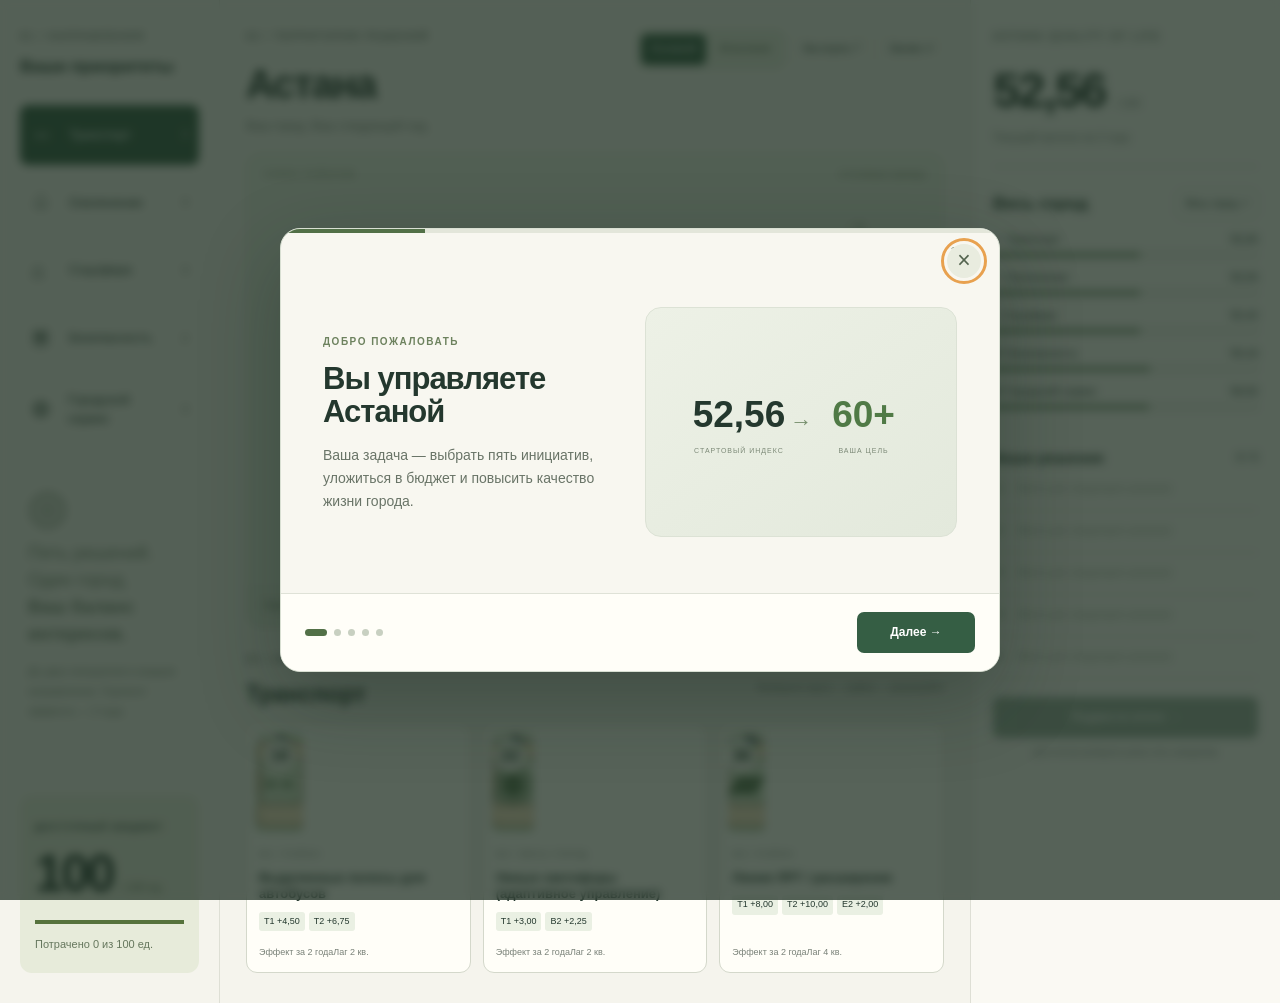
==== commit 1443035c: "Add guided tutorial and compact game controls" ====
--- a/index.html
+++ b/index.html
@@ -1,21 +1,13 @@
 <!doctype html>
 <html lang="ru">
-<head><meta charset="utf-8"><meta name="viewport" content="width=device-width,initial-scale=1"><title>Аким на 5 часов — городской симулятор</title><link rel="stylesheet" href="assets/game.css"><link rel="stylesheet" href="assets/modes.css"><link rel="stylesheet" href="assets/results.css"></head>
+<head><meta charset="utf-8"><meta name="viewport" content="width=device-width,initial-scale=1"><title>Аким на 5 часов — городской симулятор</title><link rel="stylesheet" href="assets/game.css"><link rel="stylesheet" href="assets/modes.css"><link rel="stylesheet" href="assets/tutorial.css"></head>
 <body>
-<header><a class="brand" href="./">А<span>қ</span>им<span class="brand-dot">.</span></a><div class="heading"><strong>Город начинается с решения</strong><small>Аким на 5 часов · городской симулятор</small></div><div class="session"><span class="live"></span> СВОБОДНЫЙ СЦЕНАРИЙ <b>01 / АСТАНА</b></div><nav class="mode-tabs" aria-label="Режим игры"><a href="./" aria-current="page">Основной режим</a><a href="challenge-demo.html">Испытание · 8 кварталов</a></nav><button id="reset" class="quiet">Начать заново ↺</button></header>
 <main class="layout">
 <aside class="sidebar"><p class="eyebrow">01 / НАПРАВЛЕНИЯ</p><h2>Ваши приоритеты</h2><nav id="categories" aria-label="Направления"></nav><div class="rule"><span>◎</span><p>Пять решений.<br>Один город.<br><strong>Ваш баланс интересов.</strong></p><small>До двух инициатив в каждом направлении. Горизонт эффекта — 2 года.</small></div><div class="budget"><span>ДОСТУПНЫЙ БЮДЖЕТ</span><div><strong id="budget">100</strong><small>/ 100 ед.</small></div><div class="track"><i id="budget-bar"></i></div><small id="budget-note">Распределите ресурсы города</small></div></aside>
-<section class="board"><div class="board-top"><div><p class="eyebrow">02 / ТЕРРИТОРИЯ РЕШЕНИЙ</p><h1>Астана<span>Ваш город. Ваш следующий ход.</span></h1></div><button id="city" class="pill">Весь город ↗</button></div><div class="map-wrap"><div class="map-label">СХЕМА РАЙОНОВ <span>● Условные границы</span></div><svg id="map" viewBox="0 0 700 450" role="group" aria-label="Выбор района Астаны"><defs><pattern id="grid" width="24" height="24" patternUnits="userSpaceOnUse"><path d="M24 0H0V24" fill="none" stroke="#dce3d5" stroke-width=".6"/></pattern></defs><rect width="700" height="450" fill="url(#grid)"/><path d="M20 305Q160 190 310 275T685 180" stroke="#c1d9d9" stroke-width="25" fill="none"/><g id="district-shapes"></g><g id="map-markers" pointer-events="none"></g><text x="640" y="43" class="compass">↑ N</text></svg><div class="map-footer"><span id="map-help">Нажмите на район, чтобы изучить показатели</span><span>Синтетические данные</span></div></div><div class="hand-heading"><div><p class="eyebrow">03 / ВАШИ ВОЗМОЖНОСТИ</p><h2 id="category-title">Транспорт</h2></div><span>Выберите карту → район → реализуйте</span></div><div id="cards" class="cards"></div></section>
-<aside class="inspector"><div class="score-head"><p class="eyebrow">КАЧЕСТВО ЖИЗНИ АСТАНЫ</p><div class="score-number"><strong id="score">52,56</strong><span>/ 100</span><b id="score-delta"></b></div><small id="score-caption">Текущий прогноз на 2 года</small></div><div class="stats-heading"><h2 id="stats-title">Весь город</h2><span id="preview-badge" hidden>ПРОГНОЗ</span></div><div id="stats"></div><section id="candidate" class="candidate" hidden></section><p id="notice" class="notice" role="status" aria-live="polite"></p><div class="selected-heading"><h2>Ваши решения</h2><span id="count">0 / 5</span></div><div id="selected"></div><button id="finish" class="primary" disabled>Подвести итоги →</button><small class="finish-note">Для итогов выберите ровно пять инициатив</small></aside>
+<section class="board"><div class="board-top"><div><p class="eyebrow">02 / ТЕРРИТОРИЯ РЕШЕНИЙ</p><h1>Астана<span>Ваш город. Ваш следующий ход.</span></h1></div><div class="board-actions"><nav class="mode-tabs" aria-label="Режим игры"><a href="./" aria-current="page">Основной</a><a href="challenge-demo.html">Испытание</a></nav><button id="reset" class="quiet">Заново ↺</button></div></div><div class="map-wrap"><div class="map-label">СХЕМА РАЙОНОВ <span>● Условные границы</span></div><svg id="map" viewBox="0 0 700 450" role="group" aria-label="Выбор района Астаны"><defs><pattern id="grid" width="24" height="24" patternUnits="userSpaceOnUse"><path d="M24 0H0V24" fill="none" stroke="#dce3d5" stroke-width=".6"/></pattern></defs><rect width="700" height="450" fill="url(#grid)"/><path d="M20 305Q160 190 310 275T685 180" stroke="#c1d9d9" stroke-width="25" fill="none"/><g id="district-shapes"></g><g id="map-markers" pointer-events="none"></g><text x="640" y="43" class="compass">↑ N</text></svg><div class="map-footer"><span id="map-help">Нажмите на район, чтобы изучить показатели</span><span>Синтетические данные</span></div></div><div class="hand-heading"><div><p class="eyebrow">03 / ВАШИ ВОЗМОЖНОСТИ</p><h2 id="category-title">Транспорт</h2></div><span>Выберите карту → район → реализуйте</span></div><div id="cards" class="cards"></div></section>
+<aside class="inspector"><div class="score-head"><p class="eyebrow">ASTANA QUALITY OF LIFE</p><div class="score-number"><strong id="score">52,56</strong><span>/ 100</span><b id="score-delta"></b></div><small id="score-caption">Текущий прогноз на 2 года</small></div><div class="stats-heading"><h2 id="stats-title">Весь город</h2><div class="stats-actions"><span id="preview-badge" hidden>ПРОГНОЗ</span><button id="city" class="pill">Весь город ↗</button></div></div><div id="stats"></div><section id="candidate" class="candidate" hidden></section><p id="notice" class="notice" role="status" aria-live="polite"></p><div class="selected-heading"><h2>Ваши решения</h2><span id="count">0 / 5</span></div><div id="selected"></div><button id="finish" class="primary" disabled>Подвести итоги →</button><small class="finish-note">Для итогов выберите ровно пять инициатив</small></aside>
 </main>
-<dialog id="results" aria-label="Результаты сценария">
- <div class="post-header"><span class="post-avatar">А</span><div><strong>Ваш город через два года</strong><small>Астана · авторский сценарий</small></div><button id="close-results" class="close" aria-label="Закрыть">×</button></div>
- <div class="result-tabs" role="tablist" aria-label="Разделы результатов"><button id="tab-story" role="tab" aria-selected="true" aria-controls="story-panel">Итоги</button><button id="tab-variables" role="tab" aria-selected="false" aria-controls="variables-panel" tabindex="-1">Показатели</button><button id="tab-comparison" role="tab" aria-selected="false" aria-controls="comparison-panel" tabindex="-1">Сравнение</button><button id="tab-presentation" role="tab" aria-selected="false" aria-controls="presentation-panel" tabindex="-1">Презентация</button></div>
- <section id="story-panel" role="tabpanel" aria-labelledby="tab-story"><div id="result-pages" tabindex="0" aria-label="Слайды результатов. Переключайте стрелками или свайпом"></div><div class="post-navigation"><button id="result-prev" aria-label="Предыдущий слайд">←</button><div id="result-dots"></div><span id="result-page-number" aria-live="polite"></span><button id="result-next" aria-label="Следующий слайд">→</button></div></section>
- <section id="variables-panel" role="tabpanel" aria-labelledby="tab-variables" hidden><div class="variable-controls"><label for="result-region">Территория</label><select id="result-region"></select><label for="result-metric-group">Показатели</label><select id="result-metric-group"><option value="all">Общий обзор</option><option value="T">Транспорт</option><option value="E">Экология</option><option value="S">Соцсфера</option><option value="B">Безопасность</option><option value="C">Сервисы</option></select></div><div id="variable-chart"></div></section>
- <section id="comparison-panel" role="tabpanel" aria-labelledby="tab-comparison" hidden><div class="comparison-heading"><p class="slide-kicker">Два сценария — один расчёт</p><h2>Сравните свой выбор</h2><p>Вставьте хотя бы один код другого участника. Баллы и различия появятся сразу, без ожидания ИИ.</p></div><div class="comparison-inputs"><div><label for="scenario-code">Ваш код</label><input id="scenario-code" readonly></div><div><label for="other-codes">Чужие коды (до 10, каждый с новой строки)</label><textarea id="other-codes" rows="2" placeholder="A1:4.0,9.4,10.4,11.4,12"></textarea></div></div><button id="compare-results" class="primary">Сравнить результаты</button><div id="comparison-results" aria-live="polite"></div><button id="analyze-again" class="quiet">Обновить разбор ИИ с этими кодами</button></section>
- <section id="presentation-panel" role="tabpanel" aria-labelledby="tab-presentation" hidden><div id="presentation-pages" tabindex="0" aria-label="Презентация сценария"></div><div class="post-navigation"><button id="presentation-prev" aria-label="Предыдущий слайд презентации">←</button><div id="presentation-dots"></div><span id="presentation-number" aria-live="polite"></span><button id="presentation-next" aria-label="Следующий слайд презентации">→</button><button id="download-presentation" class="quiet">Скачать</button></div></section>
- <footer class="post-footer"><button id="continue" class="quiet">К решениям</button><span id="export-status" role="status"></span></footer>
-</dialog>
+<dialog id="results"><button id="close-results" class="close" aria-label="Закрыть">×</button><p class="eyebrow">АСТАНА / ИТОГИ ВАШЕГО СЦЕНАРИЯ</p><h2>Пять решений меняют город.</h2><div id="result-content"></div><p class="ai-placeholder">AI-анализ ещё не подключён. Ниже показаны проверяемые результаты математической модели.</p><button id="continue" class="primary">Вернуться к решениям</button></dialog>
 <script type="module" src="assets/game.js"></script>
+<script type="module" src="assets/tutorial.js"></script>
 </body></html>
--- a/assets/modes.css
+++ b/assets/modes.css
@@ -1,2 +1,3 @@
 header .mode-tabs{display:flex;gap:3px;margin:0 0 0 auto;padding:4px;background:#e6ebdc;border:1px solid #d4ddc8;border-radius:9px;flex-shrink:0}header .mode-tabs a{text-decoration:none;color:#52644b;font-size:11px;padding:9px 12px;border-radius:6px;white-space:nowrap}header .mode-tabs a[aria-current=page]{background:#355e44;color:white}header .session{display:none}header>#reset{margin-left:0}.tournament-bar{padding:18px 30px;background:#ebefdf;border-bottom:1px solid #d3ddc5;display:flex;align-items:center;gap:12px 25px;flex-wrap:wrap}.tournament-bar label{display:block;font-size:10px;letter-spacing:1.5px;font-weight:700}.tournament-bar small{display:block;font-size:11px;color:#6a785e;margin-top:4px}.seed-controls{display:flex;gap:8px;flex:1;align-items:center}.seed-controls input{min-width:120px;max-width:300px;flex:1;padding:11px 12px;border:1px solid #bccbab;background:#fffef8;border-radius:6px;font:600 15px monospace;color:#24382e}.seed-controls button{font-size:11px;white-space:nowrap}.seed-controls .primary{width:auto}.tournament-bar #seed-help{width:100%;font-size:11px;color:#6a785e;margin:0}.tournament-bar #seed-error{font-size:11px;margin:0;color:#786031;min-height:0}.tournament-bar #seed-error:empty{display:none}@media(max-width:1050px){header{flex-wrap:wrap}header .heading{display:none}}@media(max-width:650px){header .mode-tabs{order:3;width:100%;margin:0}header .mode-tabs a{flex:1;text-align:center;font-size:10px}header>#reset{margin-left:auto}.tournament-bar{padding:14px 16px;gap:10px}.seed-controls{flex-wrap:wrap;flex-basis:100%}.seed-controls input{max-width:none;flex-basis:100%;width:100%}.seed-controls button{flex:1;padding:10px 6px;font-size:10px}.tournament-bar #seed-help{font-size:10px}}
 .sidebar .tournament-bar{display:block;margin-top:12px;padding:12px;background:#e9edde;border:1px solid #d3ddc5;border-radius:9px;min-width:0}.tournament-bar summary{cursor:pointer;font-size:11px;font-weight:600;overflow-wrap:anywhere}.tournament-bar summary strong{display:block;font:11px monospace;margin:5px 0 0 13px;color:#657858;overflow-wrap:anywhere}.tournament-bar[open] summary{margin-bottom:14px}.sidebar .tournament-bar label{font-size:9px;letter-spacing:.7px}.sidebar .seed-controls{display:flex;flex-direction:column;gap:7px;margin:8px 0 12px;align-items:stretch}.sidebar .seed-controls input{width:100%;min-width:0;max-width:none;flex:auto;font-size:13px}.sidebar .seed-controls button{width:100%;flex:auto;white-space:normal;padding:8px 5px;font-size:10px}.sidebar .tournament-bar #seed-help{font-size:10px}.sidebar .tournament-bar #seed-error{margin-top:8px}.tournament-bar summary:focus-visible{outline:2px solid #355e44;outline-offset:4px}
+.board-actions{display:flex;align-items:center;gap:7px;align-self:flex-start}.board-actions .mode-tabs{display:flex;gap:3px;margin:0;padding:3px;background:#e6ebdc;border:1px solid #d4ddc8;border-radius:9px;flex-shrink:0}.board-actions .mode-tabs a{text-decoration:none;color:#52644b;font-size:10px;padding:8px 10px;border-radius:6px;white-space:nowrap}.board-actions .mode-tabs a[aria-current=page]{background:#355e44;color:white}.board-actions .quiet{font-size:10px;padding:8px 10px;white-space:nowrap}.stats-actions{display:flex;align-items:center;gap:6px}.stats-actions #city{font-size:10px;padding:7px 9px}.stats-actions #preview-badge{font-size:8px;padding:4px 6px;background:var(--lime);border-radius:4px}@media(max-width:1050px){.board-top{align-items:flex-start;gap:15px}.board-actions{flex-wrap:wrap;justify-content:flex-end}.board-actions .mode-tabs{order:3}}@media(max-width:650px){.board-top{display:block}.board-actions{justify-content:flex-start;margin-bottom:14px}.board-actions .mode-tabs{order:0}.board-actions .mode-tabs a{font-size:9px}}
--- a/assets/tutorial.css
+++ b/assets/tutorial.css
@@ -0,0 +1,21 @@
+.tutorial-help{white-space:nowrap;padding:9px 11px}
+.tutorial-dialog{width:min(720px,calc(100vw - 32px));padding:0;border:1px solid #d8dfd2;border-radius:20px;background:#f8f7f0;color:#24382e;box-shadow:0 28px 80px #13231a4d;overflow:hidden}
+.tutorial-dialog::backdrop{background:#17271db8;backdrop-filter:blur(5px)}
+.tutorial-close{position:absolute;z-index:2;right:18px;top:15px;width:34px;height:34px;border:0;border-radius:50%;background:#e9ecdf;color:#53634e;font-size:23px;line-height:1}
+.tutorial-progress{height:4px;background:#e3e6da;position:relative}.tutorial-progress span{display:block;height:100%;background:#527047;transition:width .25s}.tutorial-progress small{position:absolute;right:24px;top:16px;color:#83907e;font-size:10px;letter-spacing:1px}
+.tutorial-slide{display:grid;grid-template-columns:1fr 1.08fr;align-items:center;gap:34px;min-height:360px;padding:48px 42px 30px}
+.tutorial-copy>span{display:inline-block;margin-bottom:12px;color:#6d825e;font-size:10px;font-weight:800;letter-spacing:1.5px;text-transform:uppercase}.tutorial-copy h2{font-size:31px;line-height:1.08;letter-spacing:-1px;margin:0 0 15px}.tutorial-copy p{font-size:14px;line-height:1.65;color:#697467;margin:0}
+.tutorial-visual{min-height:230px;display:grid;place-items:center;border:1px solid #dce2d5;border-radius:16px;background:linear-gradient(145deg,#edf1e6,#e3e9dc);overflow:hidden}
+.tutorial-controls{display:flex;align-items:center;justify-content:space-between;padding:18px 24px;border-top:1px solid #dfe2d7;background:#fffef8}.tutorial-controls>div:last-child{display:flex;gap:8px}.tutorial-controls button{width:auto}.tutorial-controls .primary{min-width:118px}.tutorial-prev:disabled{visibility:hidden}
+.tutorial-dots{display:flex;gap:7px}.tutorial-dots button{width:7px;height:7px;padding:0;border:0;border-radius:10px;background:#c8d0c1;transition:width .2s,background .2s}.tutorial-dots button[aria-current=step]{width:22px;background:#527047}
+.tutorial-city{display:grid;grid-template-columns:1fr 24px 1fr;align-items:center;text-align:center;gap:4px}.tutorial-city span{font-size:37px;font-weight:800}.tutorial-city span.goal{color:#507a46}.tutorial-city small{grid-row:2;font-size:7px;letter-spacing:1px;color:#7c8977}.tutorial-city i{grid-column:2;grid-row:1/3;font-style:normal;color:#78906f;font-size:22px}.tutorial-city small:last-child{grid-column:3}
+.tutorial-directions{display:grid;grid-template-columns:repeat(3,76px);gap:8px}.tutorial-directions b{height:70px;display:grid;place-items:center;border-radius:10px;background:#fffef8;color:#4c6846;font-size:24px}.tutorial-directions small{display:block;font-size:8px;font-weight:500;color:#788473}
+.tutorial-card{width:210px;min-height:190px;position:relative;padding:20px;border-radius:14px;background:#fffef8;box-shadow:0 14px 30px #46573c1a}.tutorial-card-icon{display:grid;place-items:center;width:54px;height:54px;border-radius:10px;background:#dce9d3;color:#50724a;font-size:28px}.tutorial-card strong{display:block;margin:14px 0 12px;font-size:15px}.tutorial-card em{position:absolute;right:15px;top:15px;padding:6px 8px;border-radius:12px;background:#355e44;color:white;font-size:11px;font-style:normal}.tutorial-card div{display:flex;gap:5px;flex-wrap:wrap}.tutorial-card i{padding:4px 6px;border-radius:4px;background:#e9f0e3;color:#53714c;font-size:8px;font-style:normal}
+.tutorial-map{position:relative;width:230px;height:170px}.tutorial-map i{position:absolute;width:92px;height:70px;border:3px solid #f3f4ec;background:#c8d5be;transform:rotate(-5deg);display:grid;place-items:center;color:#fff;font-size:11px;font-style:normal}.tutorial-map i:nth-child(1){left:15px;top:15px}.tutorial-map i:nth-child(2){left:103px;top:7px;background:#d4c7db}.tutorial-map i:nth-child(3){left:72px;top:72px;background:#6f8d68}.tutorial-map i:nth-child(4){left:150px;top:67px;background:#c7d7c1}.tutorial-map i:nth-child(5){left:20px;top:84px;background:#d8c7b0}.tutorial-map i.selected{z-index:2;box-shadow:0 0 0 4px #52704755}.tutorial-map span{position:absolute;bottom:0;left:0;right:0;text-align:center;color:#6d7d68;font-size:9px}
+.tutorial-plan{width:250px}.tutorial-plan div{display:grid;grid-template-columns:repeat(5,1fr);gap:5px;margin-bottom:14px}.tutorial-plan span{display:grid;place-items:center;height:47px;border:1px solid #bfccb7;border-radius:8px;background:#fffef8;color:#53704d;font-size:9px}.tutorial-plan strong{display:block;padding:11px;text-align:center;border-radius:8px;background:#355e44;color:white;font-size:11px}
+.tutorial-quarters{display:flex;gap:5px}.tutorial-quarters i{display:grid;place-items:center;width:29px;height:29px;border-radius:50%;background:#fffef8;border:1px solid #b9c7b1;color:#58704f;font-style:normal;font-size:10px}.tutorial-quarters i:first-child{background:#355e44;color:white}
+.tutorial-seed{width:250px;padding:22px;border-radius:13px;background:#fffef8}.tutorial-seed small,.tutorial-seed span{display:block;color:#74816f;font-size:8px;letter-spacing:1px}.tutorial-seed strong{display:block;margin:8px 0 12px;font:700 22px monospace;color:#355e44}.tutorial-seed span{letter-spacing:0}
+.tutorial-hand{display:flex;gap:8px}.tutorial-hand i{display:grid;place-items:end center;width:43px;height:100px;padding-bottom:9px;border-radius:8px;background:#fffef8;border:1px solid #cfd8c8;color:#58704f;font-style:normal;font-size:10px;box-shadow:0 7px 15px #455a3a12}.tutorial-hand i:nth-child(2){transform:translateY(-8px)}.tutorial-hand i:nth-child(3){transform:translateY(-13px)}.tutorial-hand i:nth-child(4){transform:translateY(-8px)}
+.tutorial-events{display:grid;grid-template-columns:1fr 1fr;gap:9px;width:270px}.tutorial-events article{padding:14px;border-radius:11px;background:#fffef8}.tutorial-events b{display:block;font-size:22px;color:#50734b}.tutorial-events span{display:block;min-height:32px;margin:6px 0;font-size:10px;color:#6f7b6b}.tutorial-events strong{font-size:15px}.tutorial-events article:last-child strong{color:#a45e4d}
+@media(max-width:650px){.tutorial-help{font-size:10px;padding:8px}.tutorial-dialog{width:calc(100vw - 20px);border-radius:16px}.tutorial-slide{grid-template-columns:1fr;gap:20px;min-height:520px;padding:44px 24px 22px}.tutorial-copy h2{font-size:27px}.tutorial-copy p{font-size:13px}.tutorial-visual{min-height:220px}.tutorial-controls{padding:14px}.tutorial-controls .primary{min-width:105px}.tutorial-prev{padding-inline:8px}.tutorial-dots{gap:4px}.tutorial-dots button{width:6px;height:6px}.tutorial-dots button[aria-current=step]{width:15px}}
+@media(prefers-reduced-motion:reduce){.tutorial-progress span,.tutorial-dots button{transition:none}}
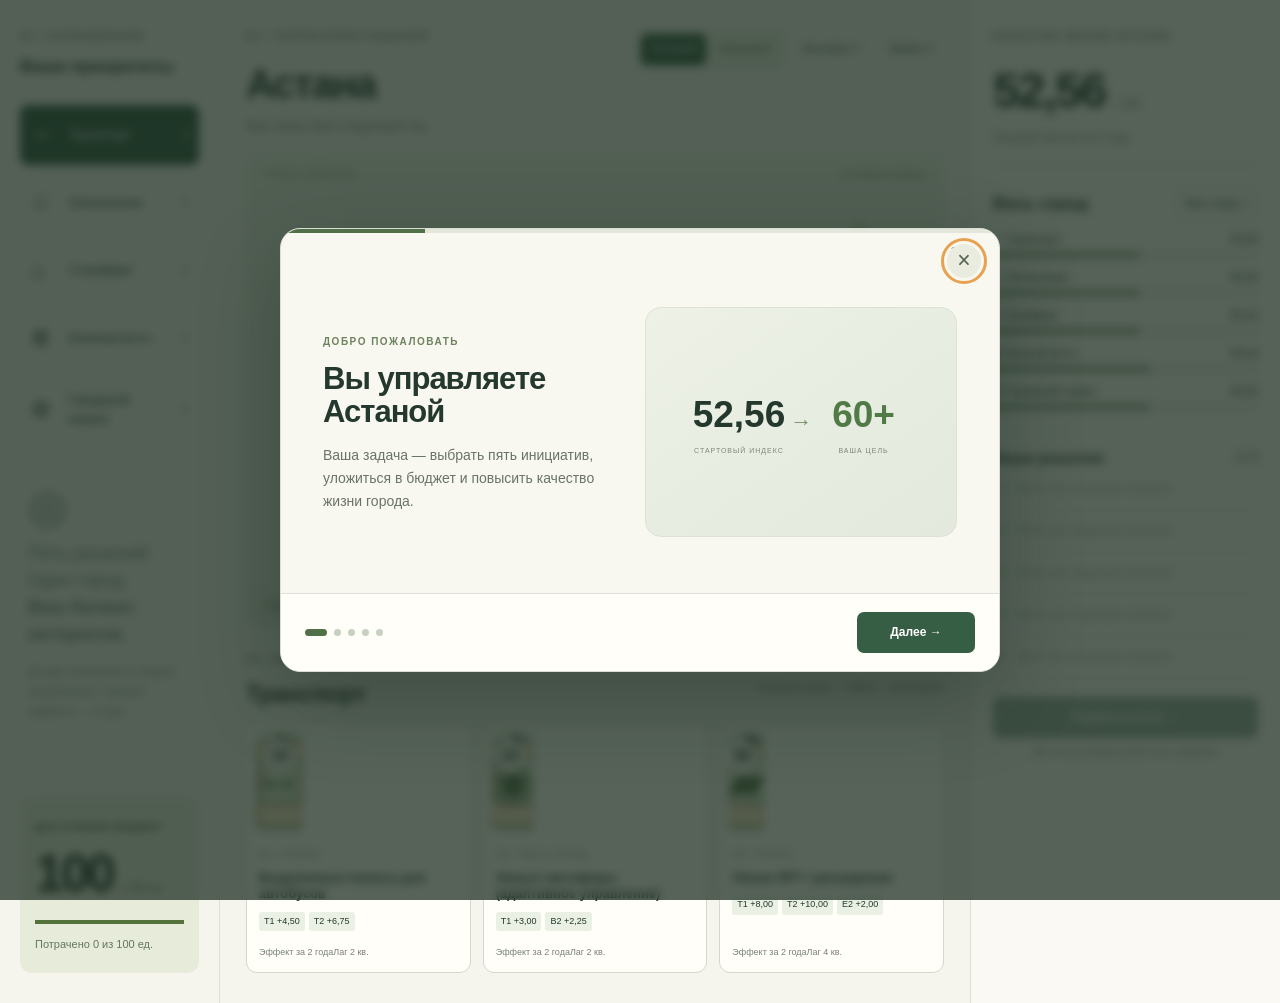
==== commit 5aba9fac: "Объединить обучение и компактный интерфейс с API и результатами" ====
--- a/index.html
+++ b/index.html
@@ -1,13 +1,21 @@
 <!doctype html>
 <html lang="ru">
-<head><meta charset="utf-8"><meta name="viewport" content="width=device-width,initial-scale=1"><title>Аким на 5 часов — городской симулятор</title><link rel="stylesheet" href="assets/game.css"><link rel="stylesheet" href="assets/modes.css"><link rel="stylesheet" href="assets/tutorial.css"></head>
+<head><meta charset="utf-8"><meta name="viewport" content="width=device-width,initial-scale=1"><title>Аким на 5 часов — городской симулятор</title><link rel="stylesheet" href="assets/game.css"><link rel="stylesheet" href="assets/modes.css"><link rel="stylesheet" href="assets/results.css"><link rel="stylesheet" href="assets/tutorial.css"></head>
 <body>
 <main class="layout">
 <aside class="sidebar"><p class="eyebrow">01 / НАПРАВЛЕНИЯ</p><h2>Ваши приоритеты</h2><nav id="categories" aria-label="Направления"></nav><div class="rule"><span>◎</span><p>Пять решений.<br>Один город.<br><strong>Ваш баланс интересов.</strong></p><small>До двух инициатив в каждом направлении. Горизонт эффекта — 2 года.</small></div><div class="budget"><span>ДОСТУПНЫЙ БЮДЖЕТ</span><div><strong id="budget">100</strong><small>/ 100 ед.</small></div><div class="track"><i id="budget-bar"></i></div><small id="budget-note">Распределите ресурсы города</small></div></aside>
 <section class="board"><div class="board-top"><div><p class="eyebrow">02 / ТЕРРИТОРИЯ РЕШЕНИЙ</p><h1>Астана<span>Ваш город. Ваш следующий ход.</span></h1></div><div class="board-actions"><nav class="mode-tabs" aria-label="Режим игры"><a href="./" aria-current="page">Основной</a><a href="challenge-demo.html">Испытание</a></nav><button id="reset" class="quiet">Заново ↺</button></div></div><div class="map-wrap"><div class="map-label">СХЕМА РАЙОНОВ <span>● Условные границы</span></div><svg id="map" viewBox="0 0 700 450" role="group" aria-label="Выбор района Астаны"><defs><pattern id="grid" width="24" height="24" patternUnits="userSpaceOnUse"><path d="M24 0H0V24" fill="none" stroke="#dce3d5" stroke-width=".6"/></pattern></defs><rect width="700" height="450" fill="url(#grid)"/><path d="M20 305Q160 190 310 275T685 180" stroke="#c1d9d9" stroke-width="25" fill="none"/><g id="district-shapes"></g><g id="map-markers" pointer-events="none"></g><text x="640" y="43" class="compass">↑ N</text></svg><div class="map-footer"><span id="map-help">Нажмите на район, чтобы изучить показатели</span><span>Синтетические данные</span></div></div><div class="hand-heading"><div><p class="eyebrow">03 / ВАШИ ВОЗМОЖНОСТИ</p><h2 id="category-title">Транспорт</h2></div><span>Выберите карту → район → реализуйте</span></div><div id="cards" class="cards"></div></section>
-<aside class="inspector"><div class="score-head"><p class="eyebrow">ASTANA QUALITY OF LIFE</p><div class="score-number"><strong id="score">52,56</strong><span>/ 100</span><b id="score-delta"></b></div><small id="score-caption">Текущий прогноз на 2 года</small></div><div class="stats-heading"><h2 id="stats-title">Весь город</h2><div class="stats-actions"><span id="preview-badge" hidden>ПРОГНОЗ</span><button id="city" class="pill">Весь город ↗</button></div></div><div id="stats"></div><section id="candidate" class="candidate" hidden></section><p id="notice" class="notice" role="status" aria-live="polite"></p><div class="selected-heading"><h2>Ваши решения</h2><span id="count">0 / 5</span></div><div id="selected"></div><button id="finish" class="primary" disabled>Подвести итоги →</button><small class="finish-note">Для итогов выберите ровно пять инициатив</small></aside>
+<aside class="inspector"><div class="score-head"><p class="eyebrow">КАЧЕСТВО ЖИЗНИ АСТАНЫ</p><div class="score-number"><strong id="score">52,56</strong><span>/ 100</span><b id="score-delta"></b></div><small id="score-caption">Текущий прогноз на 2 года</small></div><div class="stats-heading"><h2 id="stats-title">Весь город</h2><div class="stats-actions"><span id="preview-badge" hidden>ПРОГНОЗ</span><button id="city" class="pill">Весь город ↗</button></div></div><div id="stats"></div><section id="candidate" class="candidate" hidden></section><p id="notice" class="notice" role="status" aria-live="polite"></p><div class="selected-heading"><h2>Ваши решения</h2><span id="count">0 / 5</span></div><div id="selected"></div><button id="finish" class="primary" disabled>Подвести итоги →</button><small class="finish-note">Для итогов выберите ровно пять инициатив</small></aside>
 </main>
-<dialog id="results"><button id="close-results" class="close" aria-label="Закрыть">×</button><p class="eyebrow">АСТАНА / ИТОГИ ВАШЕГО СЦЕНАРИЯ</p><h2>Пять решений меняют город.</h2><div id="result-content"></div><p class="ai-placeholder">AI-анализ ещё не подключён. Ниже показаны проверяемые результаты математической модели.</p><button id="continue" class="primary">Вернуться к решениям</button></dialog>
+<dialog id="results" aria-label="Результаты сценария">
+ <div class="post-header"><span class="post-avatar">А</span><div><strong>Ваш город через два года</strong><small>Астана · авторский сценарий</small></div><button id="close-results" class="close" aria-label="Закрыть">×</button></div>
+ <div class="result-tabs" role="tablist" aria-label="Разделы результатов"><button id="tab-story" role="tab" aria-selected="true" aria-controls="story-panel">Итоги</button><button id="tab-variables" role="tab" aria-selected="false" aria-controls="variables-panel" tabindex="-1">Показатели</button><button id="tab-comparison" role="tab" aria-selected="false" aria-controls="comparison-panel" tabindex="-1">Сравнение</button><button id="tab-presentation" role="tab" aria-selected="false" aria-controls="presentation-panel" tabindex="-1">Презентация</button></div>
+ <section id="story-panel" role="tabpanel" aria-labelledby="tab-story"><div id="result-pages" tabindex="0" aria-label="Слайды результатов. Переключайте стрелками или свайпом"></div><div class="post-navigation"><button id="result-prev" aria-label="Предыдущий слайд">←</button><div id="result-dots"></div><span id="result-page-number" aria-live="polite"></span><button id="result-next" aria-label="Следующий слайд">→</button></div></section>
+ <section id="variables-panel" role="tabpanel" aria-labelledby="tab-variables" hidden><div class="variable-controls"><label for="result-region">Территория</label><select id="result-region"></select><label for="result-metric-group">Показатели</label><select id="result-metric-group"><option value="all">Общий обзор</option><option value="T">Транспорт</option><option value="E">Экология</option><option value="S">Соцсфера</option><option value="B">Безопасность</option><option value="C">Сервисы</option></select></div><div id="variable-chart"></div></section>
+ <section id="comparison-panel" role="tabpanel" aria-labelledby="tab-comparison" hidden><div class="comparison-heading"><p class="slide-kicker">Два сценария — один расчёт</p><h2>Сравните свой выбор</h2><p>Вставьте хотя бы один код другого участника. Баллы и различия появятся сразу, без ожидания ИИ.</p></div><div class="comparison-inputs"><div><label for="scenario-code">Ваш код</label><input id="scenario-code" readonly></div><div><label for="other-codes">Чужие коды (до 10, каждый с новой строки)</label><textarea id="other-codes" rows="2" placeholder="A1:4.0,9.4,10.4,11.4,12"></textarea></div></div><button id="compare-results" class="primary">Сравнить результаты</button><div id="comparison-results" aria-live="polite"></div><button id="analyze-again" class="quiet">Обновить разбор ИИ с этими кодами</button></section>
+ <section id="presentation-panel" role="tabpanel" aria-labelledby="tab-presentation" hidden><div id="presentation-pages" tabindex="0" aria-label="Презентация сценария"></div><div class="post-navigation"><button id="presentation-prev" aria-label="Предыдущий слайд презентации">←</button><div id="presentation-dots"></div><span id="presentation-number" aria-live="polite"></span><button id="presentation-next" aria-label="Следующий слайд презентации">→</button><button id="download-presentation" class="quiet">Скачать</button></div></section>
+ <footer class="post-footer"><button id="continue" class="quiet">К решениям</button><span id="export-status" role="status"></span></footer>
+</dialog>
 <script type="module" src="assets/game.js"></script>
 <script type="module" src="assets/tutorial.js"></script>
 </body></html>
--- a/assets/results.css
+++ b/assets/results.css
@@ -0,0 +1,19 @@
+#results{width:min(1080px,96vw);max-height:96dvh;padding:0;overflow:hidden;background:#f8f7f1;border:0;border-radius:20px;color:#24382e}
+#results[open]{display:flex;flex-direction:column}#results [hidden],.export-deck [hidden]{display:none!important}
+.post-header{display:flex;align-items:center;gap:12px;padding:15px 22px;border-bottom:1px solid #dedfd5;flex-shrink:0}.post-header small{display:block;color:#798178;font-size:11px}.post-avatar{display:grid;place-items:center;width:38px;height:38px;border:2px solid #a5b684;border-radius:50%;font-size:22px;font-weight:800}.post-header .close{position:static;margin-left:auto;padding:0 8px}
+.result-tabs{display:flex;border-bottom:1px solid #dedfd5;padding:0 22px;gap:24px;flex-shrink:0}.result-tabs button{background:none;border:0;padding:12px 0;border-bottom:3px solid transparent}.result-tabs [aria-selected=true]{border-color:#355e44;font-weight:700}
+#story-panel,#variables-panel{min-height:0;overflow:hidden}#result-pages{touch-action:pan-y;outline-offset:-4px;overflow:hidden}.result-slide{box-sizing:border-box;position:relative;background:#f8f7f1;color:#24382e;padding:30px 40px;min-height:440px;height: min(54vw,520px);max-height:60dvh;overflow:auto;font:15px/1.45 'Segoe UI',Arial,sans-serif}.result-slide h2{font-size:clamp(24px,3.1vw,38px);line-height:1.12;letter-spacing:-1px;margin:8px 0 22px}.slide-kicker{font-size:11px;text-transform:uppercase;letter-spacing:1.8px;color:#6b7965;margin:0 0 10px}.hero-slide{display:grid;grid-template-columns:1fr 48%;padding:0;overflow:hidden;background:#eaf0df}.hero-copy{padding:32px;z-index:1}.hero-image{width:100%;height:100%;object-fit:cover}.hero-number{font-size:clamp(46px,7vw,84px);font-weight:800;letter-spacing:-4px;line-height:1}.hero-number small{font-size:14px;letter-spacing:0;margin-left:12px;font-weight:400}.delta-chip{display:inline-block;background:#d8ec91;padding:6px 12px;border-radius:20px;margin:15px 0}.budget-graphic{display:flex;align-items:center;gap:16px;margin:8px 0 22px}.budget-ring{background:conic-gradient(#355e44 var(--spent),#d0d7c4 0);height:76px;width:76px;border-radius:50%;display:grid;place-items:center;flex-shrink:0}.budget-ring b{height:60px;width:60px;display:grid;align-content:center;text-align:center;background:#eaf0df;border-radius:50%;font-size:20px}.budget-ring small{display:block;font-size:9px;font-weight:400}.budget-graphic p{font-size:12px;margin:0}
+.decision-gallery{display:grid;grid-template-columns:1fr 1fr;gap:14px 24px}.decision-tile{display:flex;align-items:center;gap:12px;border-bottom:1px solid #dbe0d2;padding-bottom:12px}.decision-tile img{width:82px;height:92px;object-fit:cover;border-radius:8px}.decision-tile h3{font-size:15px;margin:4px 0;line-height:1.25}.decision-tile small,.decision-tile span{font-size:10px;color:#637659}.decision-tile:last-child{grid-column:1/-1}
+.swap-visual{display:grid;grid-template-columns:1fr 35px 1fr;gap:15px;align-items:center}.swap-visual>span{text-align:center;font-size:30px}.swap-visual>div{display:grid;grid-template-columns:80px 1fr;column-gap:12px;align-items:center}.swap-visual img{width:80px;height:110px;object-fit:cover;border-radius:8px;grid-row:1/3}.swap-visual small{text-transform:uppercase;color:#798178;font-size:10px}.swap-visual h3{font-size:15px;line-height:1.3;margin:5px 0}.swap-numbers{display:flex;gap:40px;margin:24px 0}.swap-numbers b{font-size:32px}.swap-numbers small{display:block;font-size:11px;font-weight:400;color:#798178}.formula-note{background:#e8eddf;padding:14px 18px;border-radius:8px;font-size:12px;line-height:1.6}.advice-art{display:block;width:210px;height:200px;object-fit:cover;margin:auto}.ai-slide #ai-result{font-size:16px;line-height:1.65;white-space:pre-wrap;max-width:760px}
+.post-navigation{display:flex;align-items:center;justify-content:center;gap:15px;padding:10px;border-top:1px solid #dedfd5;flex-shrink:0}.post-navigation>button{border:1px solid #dedfd5;border-radius:50%;background:white;width:34px;height:34px}.post-navigation>span{font-size:11px;color:#798178}#result-dots{display:flex;gap:7px}#result-dots button{padding:0;width:8px;height:8px;border:0;background:#c6cebd;border-radius:50%}#result-dots [aria-current=step]{background:#355e44;transform:scale(1.25)}.post-footer{padding:12px 22px;display:flex;gap:10px;align-items:center;flex-wrap:wrap;border-top:1px solid #dedfd5;flex-shrink:0}.post-footer .quiet{margin:0;font-size:11px}.post-footer details{font-size:11px;margin-left:auto}.post-footer details[open]{width:100%;margin:0;max-height:150px;overflow:auto}.post-footer summary{cursor:pointer}.post-footer input,.post-footer textarea{width:100%;display:block;padding:6px;border:1px solid #c6cebd;border-radius:4px}.post-footer label{display:block;margin-top:8px}#export-status{font-size:11px;width:100%}#export-status:empty{display:none}
+#variables-panel{padding:20px 30px;height:min(54vw,574px);min-height:440px;max-height:66dvh;overflow:auto}.variable-controls{display:grid;grid-template-columns:auto 1fr auto 1.5fr;gap:10px;align-items:center}.variable-controls label{font-size:11px}.variable-controls select{margin:0}.chart-explainer,.chart-legend{font-size:11px;color:#64715f;margin:14px 0}.metric-grid{display:grid;grid-template-columns:1fr 1fr;gap:22px 28px}.metric-row>div:first-child{display:flex;justify-content:space-between;gap:8px;font-size:12px}.metric-row strong{font-weight:500}.metric-row small{font-size:11px;color:#64715f}.gain{color:#355e44}.loss{color:#ae513f}.metric-track{height:20px;position:relative;background:#e5e8de;margin:7px 0}.metric-track i{position:absolute;left:0;height:8px}.metric-track .before{top:1px;background:#a7afa2}.metric-track .after{bottom:1px;background:#537e47}.metric-track .loss-bar{background:#b76d51}.metric-track .threshold{left:40%;width:1px;height:100%;background:#ad4f40}.district-chart{margin:28px 0}.district-bar{display:grid;grid-template-columns:80px 1fr 120px;align-items:center;gap:14px;margin:20px 0;font-size:14px}.district-bar>div{position:relative;height:23px;background:#e4e8dd}.district-bar i,.district-bar b{position:absolute;left:0;height:9px;top:1px;background:#a7afa2}.district-bar b{top:13px;background:#537e47}.district-bar small{font-size:10px;font-weight:400}
+.export-deck{margin:0;background:#172c21;font-family:'Segoe UI',Arial,sans-serif}.export-deck main{width:min(1200px,96vw);margin:3vh auto}.export-deck .result-slide{height:auto;min-height:0;max-height:none;aspect-ratio:16/9;padding:50px;font-size:20px;overflow:auto}.export-deck .hero-slide{padding:0}.export-deck .hero-copy{padding:50px}.export-deck .hero-number{font-size:100px}.export-deck .result-slide h2{font-size:42px}.export-deck .decision-tile img{width:110px;height:120px}.export-deck .decision-tile h3{font-size:20px}.export-deck .decision-tile small,.export-deck .decision-tile span{font-size:13px}.export-nav{display:flex;justify-content:center;gap:18px;align-items:center;color:white}.export-nav button{padding:10px 18px;border:0;border-radius:6px;cursor:pointer}
+@media(max-width:620px){#results{width:96vw}.post-header{padding:12px 16px}.result-slide{padding:22px;min-height:430px;height:56dvh;max-height:60dvh}.hero-slide{padding:0;grid-template-columns:1fr 35%}.hero-copy{padding:24px 18px}.hero-copy h2{font-size:26px}.hero-number{font-size:54px}.budget-graphic{gap:8px}.budget-ring{width:60px;height:60px}.budget-ring b{width:48px;height:48px}.decision-gallery{grid-template-columns:1fr;gap:8px}.decision-tile{padding-bottom:6px}.decision-tile img{width:46px;height:48px}.decision-tile h3{font-size:12px}.decision-tile:last-child{grid-column:auto}.swap-visual{gap:6px;grid-template-columns:1fr 20px 1fr}.swap-visual>div{display:block}.swap-visual img{display:block;width:100%;height:95px;margin-bottom:10px}.swap-visual h3{font-size:12px}.swap-numbers{margin:16px 0}.formula-note{font-size:11px;padding:10px}.ai-slide #ai-result{font-size:14px}.post-footer{padding:10px 14px;gap:8px}.post-footer details{margin:0}#variables-panel{padding:16px;min-height:430px;height:62dvh}.variable-controls{grid-template-columns:1fr 2fr}.metric-grid{grid-template-columns:1fr;gap:10px}.metric-row>div:first-child{font-size:11px}.metric-track{height:14px;margin:4px 0}.metric-track i{height:5px}.chart-explainer,.chart-legend{font-size:10px;margin:10px 0}.district-bar{grid-template-columns:60px 1fr 95px;gap:7px;font-size:11px}.export-deck .result-slide{aspect-ratio:auto;padding:24px;min-height:80vh}.export-deck .hero-slide{padding:0}.export-deck .hero-copy{padding:24px}.export-deck .hero-number{font-size:50px}.export-deck .result-slide h2{font-size:28px}.export-deck .decision-tile img{width:65px;height:70px}.export-deck .decision-tile h3{font-size:14px}}
+@media(max-height:700px) and (min-width:621px){.result-slide{min-height:300px;height:54dvh;padding:20px 32px}.hero-slide{padding:0}.hero-copy{padding:20px}.hero-copy h2{font-size:26px;margin-bottom:12px}.hero-number{font-size:55px}.budget-graphic{margin:6px 0}.decision-tile img{height:60px;width:60px}.decision-gallery{gap:8px}.result-slide h2{margin-bottom:15px}#variables-panel{min-height:300px;height:60dvh}}
+@media print{@page{size:A4 landscape;margin:0}.export-deck{background:white}.export-deck main{width:100%;margin:0}.export-deck .result-slide,.export-deck .result-slide[hidden]{display:block!important;page-break-after:always;height:100vh;aspect-ratio:auto;padding:35px;overflow:hidden}.export-deck .hero-slide,.export-deck .hero-slide[hidden]{display:grid!important;padding:0}.export-nav{display:none!important}*{print-color-adjust:exact;-webkit-print-color-adjust:exact}}
+/* Четыре полноценных раздела итогов. */
+.result-tabs{gap:0;display:grid;grid-template-columns:repeat(4,1fr);padding:0 16px;background:#fffdf7}.result-tabs button{padding:15px 8px;font-size:14px}.result-tabs [aria-selected=true]{color:#335fba;border-color:#5984ed;background:#edf2ff}
+#presentation-panel{min-height:0;overflow:hidden}#presentation-pages{touch-action:pan-y}#presentation-dots{display:flex;gap:7px}#presentation-dots button{width:9px;height:9px;padding:0;border:0;border-radius:50%;background:#c6cebd}#presentation-dots [aria-current=step]{background:#5984ed;transform:scale(1.25)}#presentation-panel .post-navigation .quiet{width:auto;border-radius:7px;font-size:11px}
+#comparison-panel{padding:24px 32px;min-height:0;height:570px;max-height:65dvh;overflow:auto;background:linear-gradient(140deg,#f4f6ff,#fcf5ef)}.comparison-heading h2{font-size:29px;margin:5px 0 10px}.comparison-heading p{font-size:13px}.comparison-inputs{display:grid;grid-template-columns:1fr 1fr;gap:20px}.comparison-inputs label{display:block;font-size:12px;font-weight:600;margin-bottom:6px}.comparison-inputs input,.comparison-inputs textarea{width:100%;padding:12px;border:1px solid #c4cee3;border-radius:10px;font:12px/1.5 monospace;background:white;color:#24382e}#compare-results{width:auto;padding:12px 28px;background:#496dcc;margin:14px 0}#comparison-results{margin:5px 0 20px}.compare-bar{display:grid;grid-template-columns:110px 1fr 65px;gap:12px;align-items:center;font-size:13px;margin:15px 0}.compare-bar>div{height:18px;border-radius:12px;background:#e2e6f1;overflow:hidden}.compare-bar i{display:block;height:100%;border-radius:12px}.comparison-card{background:#fff;border:1px solid #e2e5ef;padding:10px 20px 20px;border-radius:16px;margin-top:16px;box-shadow:0 6px 20px #394c7f09}.comparison-verdict{font-weight:700;color:#5f458a}.comparison-facts{display:flex;flex-wrap:wrap;gap:18px;font-size:12px}.comparison-districts{display:grid;grid-template-columns:repeat(5,1fr);gap:8px;margin:18px 0}.comparison-districts>span{background:#f3f4fa;padding:10px;border-radius:10px;font-size:11px}.comparison-districts strong{display:block;font-size:19px;margin-top:5px}.comparison-card>small,.comparison-card details{font-size:11px;color:#64715f}.comparison-card code{overflow-wrap:anywhere}.comparison-card summary{cursor:pointer;margin-top:10px}.comparison-empty{padding:20px;color:#64715f}
+#variables-panel{background:linear-gradient(145deg,#f5f7ff,#fdf7f0);height:570px;max-height:65dvh}.colour-metrics{display:grid;gap:14px;margin-top:18px}.overview-metrics{grid-template-columns:repeat(3,1fr)}.detail-metrics{grid-template-columns:1fr 1fr}.colour-metric{border:1px solid #e2e5ed;background:#fff;border-radius:16px;padding:18px;box-shadow:0 7px 20px #24395b08;border-top:4px solid var(--metric)}.metric-heading{display:flex;justify-content:space-between;align-items:start;gap:10px;font-size:12px}.metric-change{color:var(--metric);font-weight:700;white-space:nowrap;background:#f2f4fa;padding:3px 7px;border-radius:12px}.metric-values{display:flex;align-items:baseline;gap:10px;margin:10px 0}.metric-values b{font-size:32px;font-weight:800;letter-spacing:-1px;color:var(--metric)}.metric-values small{font-size:11px;color:#798178}.colour-track{height:14px;background:#edf0f7;position:relative;border-radius:10px;margin:10px 0}.colour-track i{display:block;height:100%;background:var(--metric);border-radius:10px}.colour-track>span{position:absolute;top:-4px;height:22px;width:3px;background:#344059;border:1px solid white;border-radius:2px;transform:translateX(-50%)}.colour-track em{position:absolute;top:0;height:14px;border-left:1px dashed #b34d42}.metric-scale{display:flex;justify-content:space-between;font-size:9px;color:#8490a1}.detail-metrics .colour-metric{padding:28px}.detail-metrics .metric-values b{font-size:55px}.detail-metrics .metric-heading{font-size:15px}.detail-metrics .colour-track{margin:26px 0 12px}.variable-controls{background:white;padding:12px;border-radius:12px;border:1px solid #e2e5ed}
+@media(max-width:700px){.result-tabs{padding:0 6px}.result-tabs button{font-size:11px;padding:14px 3px}#comparison-panel{padding:18px;max-height:65dvh}.comparison-inputs{grid-template-columns:1fr;gap:10px}.comparison-heading h2{font-size:24px}.comparison-districts{grid-template-columns:repeat(3,1fr)}.compare-bar{grid-template-columns:85px 1fr 55px;font-size:11px;gap:6px}.overview-metrics{grid-template-columns:1fr 1fr;gap:9px}.colour-metric{padding:12px}.metric-heading{font-size:11px;display:block}.metric-change{display:inline-block;margin-top:5px}.metric-values b{font-size:26px}.metric-values{gap:6px;flex-wrap:wrap}.detail-metrics{grid-template-columns:1fr}.detail-metrics .colour-metric{padding:18px}.detail-metrics .metric-values b{font-size:34px}.detail-metrics .colour-track{margin:12px 0}.detail-metrics .metric-heading{display:flex;font-size:13px}.variable-controls{padding:10px}.comparison-card{padding:10px 12px}.comparison-districts strong{font-size:16px}}
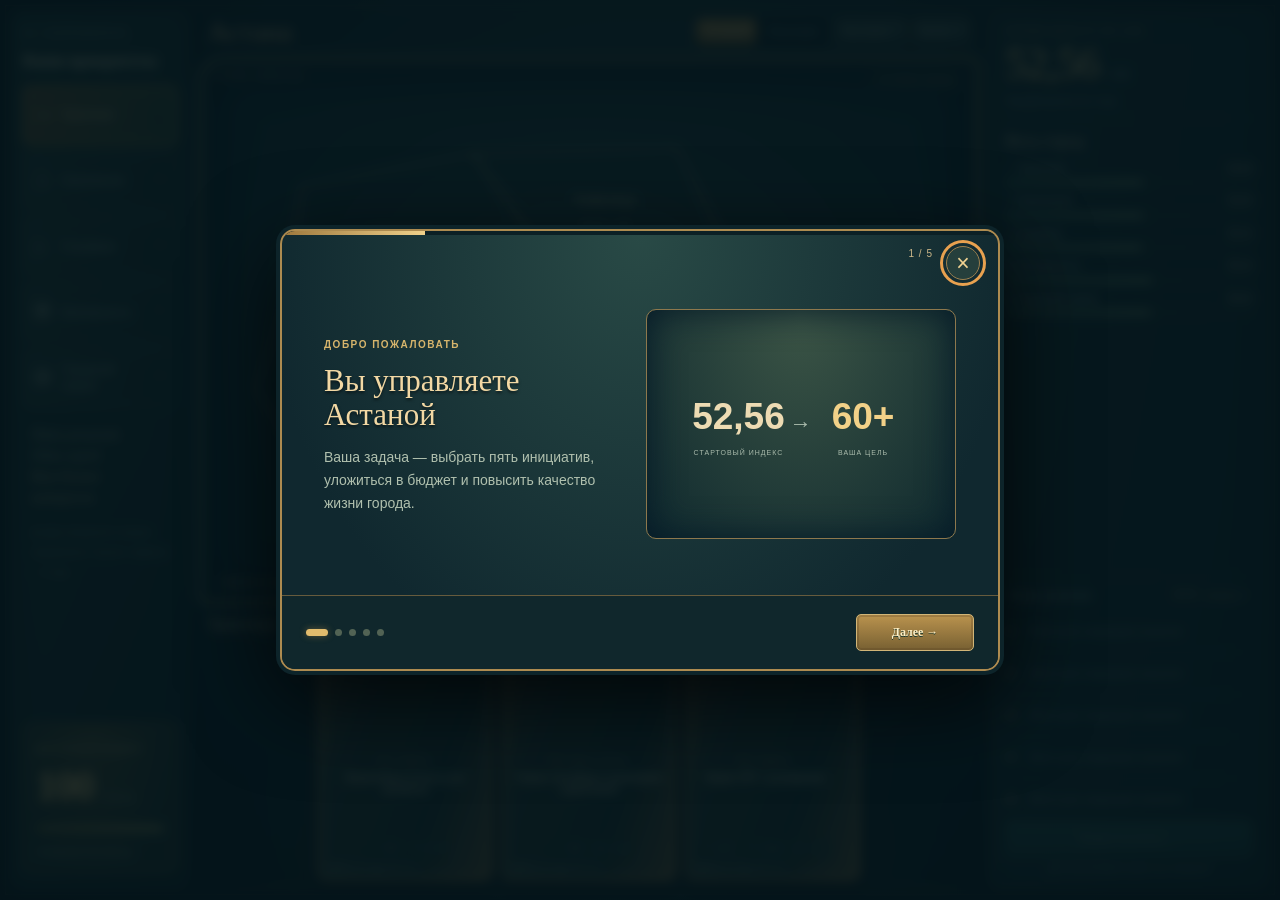
==== commit 7f6f8f78: "Style game tutorial, results and exported presentation" ====
--- a/index.html
+++ b/index.html
@@ -1,11 +1,12 @@
 <!doctype html>
 <html lang="ru">
-<head><meta charset="utf-8"><meta name="viewport" content="width=device-width,initial-scale=1"><title>Аким на 5 часов — городской симулятор</title><link rel="stylesheet" href="assets/game.css"><link rel="stylesheet" href="assets/modes.css"><link rel="stylesheet" href="assets/results.css"><link rel="stylesheet" href="assets/tutorial.css"></head>
-<body>
+<head><meta charset="utf-8"><meta name="viewport" content="width=device-width,initial-scale=1"><title>Аким на 5 часов — городской симулятор</title><link rel="stylesheet" href="assets/game.css"><link rel="stylesheet" href="assets/modes.css"><link rel="stylesheet" href="assets/tabletop.css"><link rel="stylesheet" href="assets/results.css"><link rel="stylesheet" href="assets/results-tabletop.css"><link rel="stylesheet" href="assets/interface-switch.css"><link rel="stylesheet" href="assets/tutorial.css"><link rel="stylesheet" href="assets/game-dialogs.css"></head>
+<body data-interface="game">
+
 <main class="layout">
 <aside class="sidebar"><p class="eyebrow">01 / НАПРАВЛЕНИЯ</p><h2>Ваши приоритеты</h2><nav id="categories" aria-label="Направления"></nav><div class="rule"><span>◎</span><p>Пять решений.<br>Один город.<br><strong>Ваш баланс интересов.</strong></p><small>До двух инициатив в каждом направлении. Горизонт эффекта — 2 года.</small></div><div class="budget"><span>ДОСТУПНЫЙ БЮДЖЕТ</span><div><strong id="budget">100</strong><small>/ 100 ед.</small></div><div class="track"><i id="budget-bar"></i></div><small id="budget-note">Распределите ресурсы города</small></div></aside>
 <section class="board"><div class="board-top"><div><p class="eyebrow">02 / ТЕРРИТОРИЯ РЕШЕНИЙ</p><h1>Астана<span>Ваш город. Ваш следующий ход.</span></h1></div><div class="board-actions"><nav class="mode-tabs" aria-label="Режим игры"><a href="./" aria-current="page">Основной</a><a href="challenge-demo.html">Испытание</a></nav><button id="reset" class="quiet">Заново ↺</button></div></div><div class="map-wrap"><div class="map-label">СХЕМА РАЙОНОВ <span>● Условные границы</span></div><svg id="map" viewBox="0 0 700 450" role="group" aria-label="Выбор района Астаны"><defs><pattern id="grid" width="24" height="24" patternUnits="userSpaceOnUse"><path d="M24 0H0V24" fill="none" stroke="#dce3d5" stroke-width=".6"/></pattern></defs><rect width="700" height="450" fill="url(#grid)"/><path d="M20 305Q160 190 310 275T685 180" stroke="#c1d9d9" stroke-width="25" fill="none"/><g id="district-shapes"></g><g id="map-markers" pointer-events="none"></g><text x="640" y="43" class="compass">↑ N</text></svg><div class="map-footer"><span id="map-help">Нажмите на район, чтобы изучить показатели</span><span>Синтетические данные</span></div></div><div class="hand-heading"><div><p class="eyebrow">03 / ВАШИ ВОЗМОЖНОСТИ</p><h2 id="category-title">Транспорт</h2></div><span>Выберите карту → район → реализуйте</span></div><div id="cards" class="cards"></div></section>
-<aside class="inspector"><div class="score-head"><p class="eyebrow">КАЧЕСТВО ЖИЗНИ АСТАНЫ</p><div class="score-number"><strong id="score">52,56</strong><span>/ 100</span><b id="score-delta"></b></div><small id="score-caption">Текущий прогноз на 2 года</small></div><div class="stats-heading"><h2 id="stats-title">Весь город</h2><div class="stats-actions"><span id="preview-badge" hidden>ПРОГНОЗ</span><button id="city" class="pill">Весь город ↗</button></div></div><div id="stats"></div><section id="candidate" class="candidate" hidden></section><p id="notice" class="notice" role="status" aria-live="polite"></p><div class="selected-heading"><h2>Ваши решения</h2><span id="count">0 / 5</span></div><div id="selected"></div><button id="finish" class="primary" disabled>Подвести итоги →</button><small class="finish-note">Для итогов выберите ровно пять инициатив</small></aside>
+<aside class="inspector"><div class="score-head"><p class="eyebrow">ASTANA QUALITY OF LIFE</p><div class="score-number"><strong id="score">52,56</strong><span>/ 100</span><b id="score-delta"></b></div><small id="score-caption">Текущий прогноз на 2 года</small></div><div class="stats-heading"><h2 id="stats-title">Весь город</h2><button id="city" class="pill" hidden>Весь город ↗</button><span id="preview-badge" hidden>ПРОГНОЗ</span></div><div id="stats"></div><section id="candidate" class="candidate" hidden></section><p id="notice" class="notice" role="status" aria-live="polite"></p><div class="selected-heading"><h2>Ваши решения</h2><span id="count">0 / 5</span></div><div id="selected"></div><button id="finish" class="primary" disabled>Подвести итоги →</button><small class="finish-note">Для итогов выберите ровно пять инициатив</small></aside>
 </main>
 <dialog id="results" aria-label="Результаты сценария">
  <div class="post-header"><span class="post-avatar">А</span><div><strong>Ваш город через два года</strong><small>Астана · авторский сценарий</small></div><button id="close-results" class="close" aria-label="Закрыть">×</button></div>
--- a/assets/tabletop.css
+++ b/assets/tabletop.css
@@ -0,0 +1,26 @@
+/* Shared game-table skin. Last stylesheet wins; simulation modules stay independent. */
+:root{--ink:#eee1ba;--muted:#9baca6;--paper:#0d2024;--line:#416269;--green:#1c655f;--lime:#e5bd69;--red:#f09878;--gold:#d9ad58}
+*{scrollbar-width:thin;scrollbar-color:#8e7546 #11272b}html,body{height:100%;overflow:hidden}body{background:radial-gradient(ellipse at 50% 35%,#25484b,#0b1b22 65%,#071219);color:var(--ink);font-family:'Segoe UI',sans-serif}body:before{content:'';position:fixed;inset:5px;pointer-events:none;border:1px solid #bb92443d;z-index:10}button,a,summary{touch-action:manipulation}button{color:inherit}header{height:66px;min-height:66px;padding:8px 25px;gap:19px;border-bottom:2px solid #867044;background:linear-gradient(#18333a,#10232c);box-shadow:0 3px 15px #0009;position:relative;z-index:3}.brand{font-family:Georgia,serif;letter-spacing:-2px;font-size:36px;color:#f5d18d;text-shadow:0 2px 0 #503d20,0 0 20px #daa33e33}.brand span{color:#f5d18d}.heading strong{font-family:Georgia,serif;font-size:14px;letter-spacing:.3px}.heading small{font-size:10px;color:#93aba9}.quiet,.pill{border:1px solid #927444;background:linear-gradient(#2d494a,#193237);color:#e7cea0;border-radius:5px;box-shadow:inset 0 0 0 2px #0b1c2359;font-size:11px}header .mode-tabs{margin:0 0 0 auto;background:#091b23;border:1px solid #5c6755;box-shadow:inset 0 2px 8px #0006;padding:3px}header .mode-tabs a{color:#a5b7b0;font-size:11px;padding:8px 14px}header .mode-tabs a[aria-current=page]{background:linear-gradient(#b88b43,#74582d);color:#fff2ce;box-shadow:inset 0 0 0 1px #e6c38466;text-shadow:0 1px #372713}.layout{height:calc(100dvh - 66px);max-width:none;grid-template-columns:176px minmax(0,1fr) 278px;padding:12px;gap:12px;overflow:hidden}.sidebar,.board,.inspector{min-height:0;min-width:0}.sidebar{padding:14px 10px;border:1px solid #4b645e;border-radius:10px;background:linear-gradient(110deg,#203d3bde,#102629e8);box-shadow:inset 0 0 25px #0004,0 5px 16px #0004;display:flex;flex-direction:column}.eyebrow{font-size:8px;letter-spacing:1.7px;color:#91aaa0}.sidebar h2{font-family:Georgia,serif;font-size:16px;margin-bottom:10px}nav{margin-top:4px;gap:7px}.category{border:1px solid #455b51;background:linear-gradient(105deg,#27413d,#172e30);padding:11px 8px;color:#b3c2af;box-shadow:inset 0 1px #c6e9ce0a;border-radius:5px;font-size:11px;gap:8px}.category.active{background:linear-gradient(105deg,#655536,#324b3b);border-color:#cba458;color:#ffe3a0;box-shadow:0 0 13px #d4a34813,inset 0 0 0 2px #ad904126}.category .symbol{width:22px;font-size:24px;text-shadow:0 2px 3px #000a}.category small{font-size:10px;background:#07191d66;padding:2px 5px;border-radius:3px}.rule{margin:16px 8px;color:#88a392}.rule>span{display:none}.rule p,.challenge-mode .rule p{font:italic 14px/1.5 Georgia,serif;color:#b9bd9b}.rule p strong{color:#d5c491;font-weight:400}.rule small{font-size:9px}.budget{margin-top:auto;background:radial-gradient(ellipse at 45% 0,#515136,#20332d 75%);border:1px solid #ad8b49;border-radius:7px;padding:12px;box-shadow:inset 0 0 0 3px #091d1b44,0 2px 6px #0004}.budget>span{font-size:8px;color:#d2bd83;letter-spacing:1px}.budget strong{font-family:Georgia,serif;color:#f5d082;font-size:42px;letter-spacing:-2px;text-shadow:0 2px 0 #392b16}.budget small{color:#abb29a;font-size:9px}.track{background:#122a22;border:1px solid #75805b;height:5px}.track i{background:linear-gradient(90deg,#8f742e,#edcf78)}.income-note{border-color:#7c7544;color:#bcb58c;font-size:9px}.board{padding:0;display:grid;grid-template-columns:minmax(0,1fr);grid-template-rows:44px minmax(0,1fr) 30px clamp(178px,27vh,260px);gap:6px;position:relative}.board-top{padding:0 8px}.board-top .eyebrow{display:none}h1,.challenge-mode .board-top h1{font:27px Georgia,serif;letter-spacing:.5px;color:#f0d49d;margin:0;text-shadow:0 2px 3px #000}h1 span{display:inline;font:10px 'Segoe UI',sans-serif;margin-left:17px;color:#92a8a0}.board-top .pill{padding:6px 10px;font-size:10px}.map-wrap{position:relative;min-height:0;border:2px solid #a48b55;background:#0f333d url('art/city.png') center/cover;border-radius:24px 7px 24px 7px;box-shadow:0 0 0 3px #102329,0 0 0 4px #546c64,inset 0 0 50px #020e19;overflow:hidden}.map-wrap:after{content:'';position:absolute;inset:0;pointer-events:none;border:8px solid #182e3180;box-shadow:inset 0 0 45px #08131dc9;border-radius:20px 4px}.map-label{position:absolute;left:12px;top:10px;right:12px;z-index:2;padding:0;font-size:8px;color:#e8d6a4;text-shadow:0 1px 4px #000;letter-spacing:1.6px}.map-label>span{background:#0e2526bb;padding:3px 8px;border:1px solid #77918566;border-radius:20px;font-size:8px}.map-footer{position:absolute;bottom:8px;left:12px;right:12px;z-index:2;background:transparent;padding:0;font-size:9px;color:#e1d0a8;text-shadow:0 1px 4px #000}.map-footer span{background:#0b2129cc;border-radius:4px;padding:4px 7px}.map-footer span:last-child{display:none}#map,.challenge-mode #map{position:absolute;inset:0;width:100%;height:100%;max-height:none;filter:drop-shadow(0 2px 3px #0004)}#map>rect,#map>path,#map>.compass{display:none}.district path{fill:transparent;stroke:#fff2a233;stroke-width:1;stroke-dasharray:5 5}.district:hover path{fill:#e4bd3722;filter:none;stroke:#f4d58d;stroke-width:2}.district.active path{fill:#ffd47718;stroke:#ffd477;stroke-width:2;stroke-dasharray:none;filter:drop-shadow(0 0 5px #e7b35799)}.district text{fill:#fff0bb;font:700 14px Georgia,serif;paint-order:stroke;stroke:#143c42;stroke-width:4px;stroke-linejoin:round;letter-spacing:.5px}.district .map-score{fill:#b7f2dc;font:11px 'Segoe UI',sans-serif;stroke-width:3px}.hand-heading{margin:0;align-items:center;padding:0 7px}.hand-heading .eyebrow{display:none}.hand-heading h2{font:16px Georgia,serif;color:#e7d2a2;margin:0}.hand-heading>span{display:block;font-size:9px;color:#829e94}.cards,.challenge-mode .cards{display:flex;gap:10px;align-items:stretch;justify-content:center;min-height:0;padding:4px 10px 6px;overflow:visible;perspective:1100px;background:radial-gradient(ellipse at bottom,#bfa26116,transparent 70%);border-bottom:1px solid #84714744}.card,.challenge-mode .card{flex:0 1 174px;width:0;min-width:0;min-height:0;height:100%;padding:5px;border-radius:15px 15px 9px 9px;border:2px solid #ac874c;background:linear-gradient(110deg,#554a35,#293b35 24%,#193132 67%,#655538);box-shadow:0 6px 10px #0009,inset 0 0 0 2px #d9c48e33,0 0 0 1px #182728;text-align:center;transform:rotate(var(--tilt,0deg));transition:transform .18s,box-shadow .18s;position:relative;color:#eadbb6;overflow:visible}.card:hover{transform:translateY(-13px) rotate(0deg) scale(1.045);z-index:4;box-shadow:0 15px 20px #000b,0 0 15px #f6d18d55}.card.chosen{outline:2px solid #ffe3a3;transform:translateY(-9px);box-shadow:0 0 20px #dfb25888;z-index:3}.card.played{opacity:.55;filter:saturate(.4)}.art,.challenge-mode .art{flex:0 0 44%;height:44%;min-height:40px;border-radius:10px 10px 35% 35%;border:1px solid #bdab7777;background:#143438;overflow:hidden}.art img{width:100%;height:100%;object-fit:cover;position:absolute;inset:0}.art .art-icon{display:none}.art>small{display:none}.cost{position:absolute;left:-10px;right:auto;top:-7px;width:37px;height:37px;border-radius:50%;border:2px solid #f0cc7b;background:radial-gradient(circle at 35% 25%,#fff1a6,#c19235 48%,#684e29);color:#302c1c;font:700 21px Georgia,serif;box-shadow:0 2px 5px #000a,inset 0 0 0 2px #f7e6a15c;z-index:3;text-shadow:0 1px #ffefab}.card-body{padding:5px 3px 2px;display:flex;flex-direction:column;flex:1;min-height:0}.card-id{font-size:7px;letter-spacing:1px;color:#c5b580;white-space:nowrap;overflow:hidden;text-overflow:ellipsis}.card h3,.challenge-mode .card h3{font:700 clamp(10px,.82vw,14px)/1.15 Georgia,serif;margin:5px 0 6px;color:#ffedc4;text-shadow:0 2px #142325;display:-webkit-box;-webkit-line-clamp:3;-webkit-box-orient:vertical;overflow:hidden}.effects{justify-content:center;gap:3px;margin-top:auto}.effect{font-size:8px;background:#0c2224a8;border:1px solid #6c8b7070;color:#b7e9be;padding:2px 4px;border-radius:3px;white-space:nowrap}.effect.negative{color:#f8b29b;border-color:#d99b7955}.card-foot,.challenge-mode .card-foot{font-size:7px;color:#b3b499;padding:3px 1px 1px;display:flex;justify-content:space-around;margin-top:0;gap:4px}.inspector{padding:12px 14px;border:1px solid #58664e;border-radius:10px;background:linear-gradient(100deg,#183238ee,#10262bee);box-shadow:inset 0 0 30px #0004,0 5px 16px #0004;display:flex;flex-direction:column;overflow:hidden}.score-head{padding-bottom:9px;border-bottom:1px solid #5d705346}.score-head .eyebrow{font-size:8px;margin-bottom:1px;color:#bca76e}.score-number{gap:8px;line-height:1.1}.score-number strong{font:44px Georgia,serif;color:#f1d58f;letter-spacing:-1px;text-shadow:0 2px #352b1a}.score-number span{font-size:10px;color:#a0b4a7}.score-number b{font-size:11px;color:#90d7b6}.score-head small{font-size:9px;color:#92ada5}.stats-heading{margin-top:12px;margin-bottom:2px}.stats-heading h2{font:17px Georgia,serif;color:#e7d2a2}.stats-heading span{background:#44694c;color:#d9edb9;font-size:7px}.stat{margin:9px 0}.stat-label{font-size:10px;color:#bfd1ba;margin-bottom:4px}.stat-label b{color:#e3d4a8}.stat-track{height:5px;background:#081c23;border:1px solid #49624d;box-shadow:inset 0 1px 3px #0008}.stat-track i{height:3px;background:#c7b374}.stat-track i.current{background:linear-gradient(90deg,#427b64,#a8c785)}.candidate{margin-top:8px;padding:10px;border:1px solid #9a8449;background:linear-gradient(135deg,#364538,#1a3330);border-radius:6px;box-shadow:inset 0 0 0 2px #edd49c0c}.candidate h3{font:700 13px Georgia,serif;color:#f0d9a5;margin-bottom:6px}.candidate label{font-size:9px;color:#afbc9b}.candidate select{padding:6px;margin-bottom:2px;background:#11272a;border-color:#7d865b;color:#eee0b4;font-size:11px}.candidate p{font-size:10px;margin:5px 0;color:#c4ccaa}.candidate .hint{font-size:9px;color:#a8b696;line-height:1.25}.primary{background:linear-gradient(#398775,#20574f);border:1px solid #a7bc79;border-radius:5px;color:#f3ecc5;box-shadow:inset 0 0 0 2px #081f2844,0 3px 5px #0005;font:700 12px Georgia,serif;padding:10px;text-shadow:0 1px #17382f}.primary:hover:not(:disabled){filter:brightness(1.16)}.primary:disabled{opacity:.4}.notice{font-size:10px;line-height:1.3;color:#eeb294;margin:6px 0}.notice:empty{display:none}.selected-heading{margin-top:auto;padding:10px 4px 8px;border-top:1px solid #58735455;cursor:pointer;gap:8px}.selected-heading h2{font:13px Georgia,serif;color:#b7c7ac;margin:0}.selected-heading:after{content:'Смотреть ↗';font-size:8px;color:#d9bc7d}.selected-heading span{margin-left:auto;color:#f7d58e}.inspector>#finish,.challenge-mode .inspector>#end{margin-top:0}.finish-note,.challenge-mode #end-note{font-size:8px;color:#91a294;margin-top:5px;text-align:center}.slot{border-color:#5b756450;color:#ebdebe;padding:10px 0}.slot strong{font-size:12px}.slot small{color:#98b5a7}.slot .number{color:#d8b970}.slot button{color:#efc393}.slot.empty{color:#80988b}.history-dialog #selected{max-height:55vh!important;overflow:auto!important}.history-dialog h2{font:25px Georgia,serif}.history-dialog .slot{font-size:12px}.history-dialog .project-stage{font-size:10px}.history-dialog p{font-size:12px;color:#9ab7a6}dialog{background:radial-gradient(ellipse at top,#304b46,#102832 85%);border:2px solid #a88c55;box-shadow:0 0 0 4px #142529,0 30px 100px #000b;color:#ead7af;border-radius:15px;padding:28px}dialog::backdrop{background:#061318d1;backdrop-filter:blur(6px)}dialog h2{font-family:Georgia,serif;color:#ffe1a3}.close{color:#e2c285}.final-score{color:#f4ce7d;font-family:Georgia,serif}.result-row{border-color:#60765455}.ai-placeholder{color:#96b1a6}.summary-badges{color:#bcd2ae;flex-wrap:wrap}.challenge-mode .board{grid-template-rows:30px 38px minmax(0,1fr) 28px 26px clamp(160px,25vh,235px) 0px;gap:5px}.challenge-mode .quarter-strip{padding:0 9px;margin:0;border:1px solid #5e725c;background:linear-gradient(90deg,#304536,#172e30);border-radius:5px}.quarter-strip .eyebrow{display:none}.quarter-strip strong,.challenge-mode .quarter-strip strong{font:13px Georgia,serif;color:#d7c58e}.quarter-dot{width:19px;height:20px;background:#12272b;color:#81968c;border:1px solid #54654e;border-radius:3px;font-size:9px}.quarter-dot.done{background:#467b63}.quarter-dot.now{background:#c2a454;outline:0;color:#1c2b24;box-shadow:0 0 8px #d9ae6655}.challenge-mode .active-events{margin:0;gap:5px;align-items:center;overflow:hidden;flex-wrap:nowrap}.event-chip{font-size:8px;background:#233f33;border-color:#64825b;color:#c6d8a9;padding:4px 7px;min-width:0;white-space:nowrap;overflow:hidden;text-overflow:ellipsis}.event-chip small{font-size:7px;color:#9eb390}.event-chip.bad{background:#493b30;border-color:#8e6b49;color:#e0b18b}.current-score{margin-top:5px;padding-top:5px;border-color:#61785055;font-size:9px;color:#9bb4a3}.current-score strong{font:15px Georgia,serif;color:#d9dbad}.current-score>span{font-size:8px;color:#79958b}.stats-switch{background:#0c2429;border:1px solid #456354;margin-top:6px;padding:2px}.stats-switch button{font-size:9px;color:#8bac9c;padding:4px}.stats-switch button[aria-pressed=true]{background:#476147;color:#efebbf}.challenge-mode .candidate .effect-line{font-size:9px;margin:3px 0}.challenge-mode .candidate .hint{font-size:9px}.late-warning{color:#e7b86c!important;border-color:#cf9d52}.hand-note{display:none}.challenge-mode .rule{margin-top:15px}.sidebar .tournament-bar{background:#142e2d;border:1px solid #617250;margin-top:9px;padding:9px;border-radius:5px}.tournament-bar summary{font-size:10px;color:#d3c494}.tournament-bar summary strong{font-size:10px;color:#8faa8d}.sidebar .seed-controls{gap:5px;margin:6px 0}.sidebar .seed-controls input{background:#092128;border-color:#67805c;color:#e6dfb2;padding:7px;font-size:11px}.sidebar .seed-controls button{font-size:9px;padding:6px}.sidebar .tournament-bar label{font-size:8px;color:#bfc496}.sidebar .tournament-bar #seed-help{font-size:8px;color:#8fa68d}.sidebar .tournament-bar #seed-error{font-size:9px;color:#e1c383}.sidebar:has(.tournament-bar[open]) .rule{display:none}#event-cards .event-card{background:linear-gradient(140deg,#385139,#1c3431);border:1px solid #a3a45f;box-shadow:inset 0 0 0 3px #a9b56e0b}.event-card.bad{background:linear-gradient(140deg,#584435,#322e29)!important;border-color:#ad8159!important}.event-card h3{font-family:Georgia,serif;color:#efdbad}.event-card p{color:#b2c2a1}.event-card .event-effect{color:#e8d99e}.event-card small{color:#9aab8d}#transition-summary{background:#091e2690;border:1px solid #60764e;color:#d0d3a6}.event-intro{color:#9aafa0}.event-symbol{color:#e0c285}.result-context{color:#8db0a2}.empty-hand{font-size:12px;color:#9ab8a3;border-color:#647658;background:#173331;display:grid;place-items:center;width:100%}.world-object{filter:drop-shadow(0 3px 2px #041d25);animation:build-in .65s ease-out}.world-object.preview{opacity:.65;filter:drop-shadow(0 0 5px #ffdc73)}.world-object.late{opacity:.5}.world-effects{pointer-events:none}.world-toast{position:absolute;left:50%;top:15%;transform:translateX(-50%);padding:8px 16px;border:1px solid #d3b365;background:#163932ed;color:#f2dfac;border-radius:20px;font:12px Georgia,serif;z-index:6;white-space:nowrap;box-shadow:0 6px 20px #0006;animation:toast-in 2.3s both;pointer-events:none}.rail-glow{stroke:#f9d36e;stroke-width:4;fill:none;filter:drop-shadow(0 0 3px #f3a951)}.rail-track{stroke:#e8ecb1;stroke-width:1;stroke-dasharray:3 3;fill:none}.build-ring{fill:#e8d57622;stroke:#ffe0a4;stroke-width:1;animation:pulse-ring 2s infinite}.map-markers,.map-marker{display:none}#map-markers{display:none}@keyframes build-in{from{opacity:0;transform:translateY(-12px)}to{opacity:1;transform:translateY(0)}}@keyframes toast-in{0%{opacity:0;translate:0 8px}15%,75%{opacity:1;translate:0 0}100%{opacity:0;translate:0 -8px}}@keyframes pulse-ring{50%{opacity:.3}}@media(max-height:800px) and (min-width:901px){header{height:56px;min-height:56px}.layout{height:calc(100dvh - 56px);padding:9px;gap:9px;grid-template-columns:158px minmax(0,1fr) 258px}.sidebar{padding:10px 8px}.category{padding:8px 7px;font-size:10px}.rule{margin:10px 5px}.rule p,.challenge-mode .rule p{font-size:12px}.rule small{font-size:8px}.budget{padding:9px}.budget strong{font-size:34px}.board{grid-template-rows:35px minmax(0,1fr) 25px 186px}.challenge-mode .board{grid-template-rows:25px 30px minmax(0,1fr) 23px 23px 178px 0}.card h3,.challenge-mode .card h3{font-size:10px}.card-foot{font-size:6px}.card-id{font-size:6px}.effect{font-size:7px;padding:1px 3px}.cost{width:31px;height:31px;font-size:18px}.inspector{padding:9px 11px}.score-number strong{font-size:34px}.stats-heading{margin-top:8px}.stat{margin:7px 0}.stat-label{font-size:9px}.candidate{padding:8px;margin-top:5px}.candidate h3{font-size:11px}.candidate p{font-size:9px}.candidate .hint{font-size:8px}.candidate select{padding:4px;font-size:10px}.candidate .primary{padding:7px}.challenge-mode .candidate .effect-line{font-size:8px;margin:2px 0}.challenge-mode .candidate .hint{font-size:8px}.selected-heading{padding:7px 2px}.primary{padding:8px}.current-score{padding-top:3px;margin-top:3px}.stats-switch{margin-top:4px}.notice{font-size:9px}.board-top h1,.challenge-mode .board-top h1{font-size:24px}.heading strong{font-size:12px}.heading small{font-size:9px}.sidebar:has(.tournament-bar[open])>.eyebrow,.sidebar:has(.tournament-bar[open])>h2{display:none}}
+@media(max-width:1100px){header .heading{display:none}.layout{grid-template-columns:145px minmax(0,1fr) 248px;gap:8px;padding:8px}.rule{display:none}.cards,.challenge-mode .cards{gap:6px;padding-left:7px;padding-right:7px}.card h3,.challenge-mode .card h3{font-size:10px}.card-id{font-size:6px}.effect{font-size:7px;padding:1px 2px}.cost{width:28px;height:28px;font-size:17px;left:-6px}.category{font-size:10px;padding:9px 5px}.category .symbol{font-size:20px}.category small{padding:1px 3px}.board-top h1 span{display:none}.hand-heading>span{font-size:8px}.candidate .hint{font-size:8px}.budget{padding:9px}header{gap:10px}header .mode-tabs a{font-size:10px;padding:7px 10px}}
+@media(max-width:900px){header{height:54px;min-height:54px;padding:7px 12px;flex-wrap:nowrap}.brand{font-size:29px}.layout{height:calc(100dvh - 54px);grid-template-columns:100px minmax(0,1fr) 210px;padding:6px;gap:6px}.inspector{grid-column:auto;border:1px solid #58664e;padding:8px}.sidebar{padding:8px 5px}.sidebar h2{font-size:11px}.category{font-size:8px;gap:4px;padding:8px 3px}.category .symbol{font-size:16px;width:17px}.category small{display:none}.budget{padding:7px;margin-top:auto;display:block}.budget strong{font-size:29px}.budget>span{font-size:7px}.budget small{font-size:8px}.budget div small{display:none}#stats{display:block}.score-number strong{font-size:32px}.stat{margin:6px 0}.stat-label{font-size:8px}.stats-heading h2{font-size:14px}.score-head small{font-size:8px}.board{grid-template-rows:30px minmax(0,1fr) 24px 165px}.challenge-mode .board{grid-template-rows:24px 27px minmax(0,1fr) 23px 23px 156px 0}.art,.challenge-mode .art{min-height:35px;height:38%;flex-basis:38%}.card h3,.challenge-mode .card h3{font-size:8px;-webkit-line-clamp:3}.card-id{font-size:5px}.effects{gap:1px}.effect{font-size:6px;padding:1px}.card-foot,.challenge-mode .card-foot{font-size:5px}.cost{height:24px;width:24px;font-size:14px;left:-5px}.cards,.challenge-mode .cards{gap:4px}.candidate{padding:7px}.candidate h3{font-size:11px}.candidate p,.challenge-mode .candidate .effect-line{font-size:8px}.candidate .hint{font-size:7px}.candidate select{padding:5px;font-size:10px}.quarter-strip #quarter-dots{gap:2px}.quarter-dot{width:14px;height:17px;font-size:8px}.quarter-strip strong,.challenge-mode .quarter-strip strong{font-size:10px}.hand-heading h2{font-size:12px}.hand-heading>span{font-size:7px}.challenge-mode .quarter-strip{padding:0 5px}.board-top h1,.challenge-mode .board-top h1{font-size:21px}.board-top .pill{font-size:8px;padding:5px}.primary{font-size:10px;padding:8px}.selected-heading h2{font-size:11px}.selected-heading:after{font-size:7px}.map-label{font-size:6px;left:7px;top:7px}.map-label>span{font-size:6px;padding:2px 4px}.map-footer{font-size:7px;left:7px}.current-score>span{font-size:7px}.current-score{font-size:8px}.sidebar .tournament-bar{padding:6px}.tournament-bar summary,.tournament-bar summary strong{font-size:8px}.sidebar .seed-controls button{font-size:8px}.sidebar .tournament-bar #seed-help{font-size:7px}.sidebar:has(.tournament-bar[open]) .category{padding-top:5px;padding-bottom:5px}.sidebar:has(.tournament-bar[open])>.eyebrow,.sidebar:has(.tournament-bar[open])>h2{display:none}.inspector>#finish,.challenge-mode #end{max-width:none}.finish-note{text-align:center}.income-note{font-size:7px}.session{display:none}}
+@media(max-width:600px){header{gap:5px;padding:5px 9px;height:52px;min-height:52px}.brand{font-size:24px}header .mode-tabs{order:0;width:auto;padding:2px;flex:1;margin-left:auto}header .mode-tabs a{padding:7px 4px;font-size:8px;white-space:normal;line-height:1.2}header #reset,.challenge-mode header #reset{font-size:0;width:28px;padding:5px;flex-shrink:0}header #reset:after{content:'↺';font-size:17px}.layout{height:calc(100dvh - 52px);grid-template-columns:minmax(0,1fr) 143px;grid-template-rows:52px minmax(0,1fr);gap:5px;padding:5px}.sidebar{grid-column:1/-1;grid-row:1;display:flex;flex-direction:row;gap:5px;padding:4px;overflow:visible;position:relative;z-index:5;align-items:center}.sidebar>.eyebrow,.sidebar>h2,.rule{display:none}.sidebar nav{display:flex;flex:1;overflow:hidden;gap:3px;margin:0;min-width:0}.category{flex:1;min-width:0;font-size:0;padding:5px 2px;display:grid;place-items:center;gap:0}.category .symbol{font-size:19px;width:auto}.budget,.challenge-mode .sidebar .budget{margin:0;display:flex;align-items:center;gap:3px;padding:3px 6px;flex-shrink:0}.budget>span,.budget small,.budget .track,.budget>.income-note,.budget>#budget-note{display:none}.budget strong{font-size:23px;letter-spacing:-1px}.budget:before{content:'◈';font-size:13px;color:#e8c17c}.sidebar .tournament-bar{margin:0;padding:5px;max-width:58px;flex-shrink:0}.tournament-bar summary{font-size:7px}.tournament-bar summary strong{display:none}.sidebar .tournament-bar[open]{position:absolute;right:0;top:48px;width:210px;max-width:210px;padding:12px;background:#14312f;box-shadow:0 12px 30px #000c}.sidebar .tournament-bar[open] summary strong{display:block}.sidebar .seed-controls button{font-size:10px}.sidebar .tournament-bar #seed-help{font-size:9px}.sidebar .tournament-bar label{font-size:9px}.board{grid-column:1;grid-row:2;grid-template-rows:28px minmax(0,1fr) 22px 148px;gap:4px}.challenge-mode .board{grid-template-rows:22px 26px minmax(0,1fr) 25px 22px 140px 0;gap:4px}.inspector{grid-column:2;grid-row:2;padding:6px;overflow:hidden}.board-top{padding:0 3px}.board-top h1,.challenge-mode .board-top h1{font-size:19px}.board-top .pill{font-size:7px;padding:4px}.score-number strong{font-size:29px}.score-number{gap:4px;flex-wrap:wrap}.score-number span{font-size:8px}.score-number b{font-size:8px}.score-head .eyebrow{font-size:6px;letter-spacing:1px}.score-head small{font-size:7px}.current-score{gap:3px}.current-score>span{display:none}.stats-heading{margin-top:8px}.stats-heading h2{font-size:12px}.stat-label{font-size:7px;gap:1px}.stat{margin:7px 0}.stat-label em{font-size:7px;margin-left:2px}.stat-track{height:4px}.stat-track i{height:2px}.stats-switch button{font-size:7px;padding:4px 1px}.candidate{padding:5px;margin-top:5px}.candidate h3{font-size:10px;line-height:1.1}.candidate label{font-size:7px}.candidate select{font-size:8px;padding:4px;max-width:100%}.candidate p,.challenge-mode .candidate .effect-line{font-size:7px}.candidate .hint,.challenge-mode .candidate .hint{font-size:7px}.candidate .primary{font-size:9px;padding:6px 2px}.selected-heading{padding:6px 0;flex-wrap:wrap;gap:3px}.selected-heading h2{font-size:10px}.selected-heading span{font-size:9px}.selected-heading:after{display:none}.primary{font-size:9px;padding:8px 3px}.notice{font-size:8px}.finish-note,.challenge-mode #end-note{font-size:7px}.quarter-strip #quarter-dots{gap:1px}.quarter-dot{width:11px;height:15px;font-size:7px}.quarter-strip strong,.challenge-mode .quarter-strip strong{font-size:8px}.challenge-mode .quarter-strip{padding:0 3px}.cards,.challenge-mode .cards{gap:3px;padding:2px 3px 5px;overflow-x:auto;overflow-y:hidden;justify-content:flex-start;scrollbar-width:none}.card,.challenge-mode .card{flex:0 0 90px;padding:3px;border-radius:9px;border-width:1px}.card:hover,.card.chosen{transform:translateY(-2px);box-shadow:0 0 7px #e5c87566}.art,.challenge-mode .art{flex-basis:40%;height:40%;border-radius:6px 6px 25% 25%}.card h3,.challenge-mode .card h3{font-size:9px;line-height:1.15;margin:4px 0}.card-body{padding:3px 1px}.card-id{font-size:5px}.effect{font-size:6px}.cost{height:22px;width:22px;font-size:14px;left:-2px;top:-3px}.card-foot,.challenge-mode .card-foot{font-size:5px}.hand-heading{padding:0 2px}.hand-heading h2{font-size:10px}.hand-heading>span{font-size:6px}.map-wrap{border-radius:12px 5px;border-width:1px}.map-label{font-size:5px;letter-spacing:.5px}.map-label>span{display:none}.map-footer{font-size:6px;bottom:5px;left:5px;right:5px}.map-footer span{padding:3px}.event-chip{padding:3px;font-size:6px;white-space:normal;line-height:1.15}.event-chip small{display:none}.active-events{gap:3px}.world-toast{font-size:9px;padding:6px 8px;white-space:normal;text-align:center;width:90%}.challenge-mode #event-dialog,dialog{padding:18px;max-height:90dvh;overflow:auto}.event-card{padding:10px}.event-card h3{font-size:14px}.event-card p{font-size:10px}.event-card .event-effect{font-size:12px}#transition-summary{font-size:10px}#transition-summary .budget-equation{font-size:15px}#event-dialog h2{font-size:22px}.empty-hand{font-size:10px;padding:12px}}
+@media(prefers-reduced-motion:reduce){*,*:before,*:after{animation:none!important;transition:none!important}}
+.challenge-mode .sidebar .rule{display:none}.sidebar .budget,.sidebar .tournament-bar{flex-shrink:0}.sidebar nav{flex-shrink:0}@media(max-height:800px){.sidebar .rule{display:none}}
+@media(max-width:600px){.layout{display:grid}.challenge-mode .sidebar .budget{flex-wrap:nowrap}.sidebar .tournament-bar{flex-shrink:0}}
+/* Real municipal geometry, styled as a game atlas. No generated geography. */
+.map-wrap{background:radial-gradient(ellipse at 50% 45%,#294b48,#132f35 75%)}
+#geography{filter:drop-shadow(0 5px 5px #061c25);pointer-events:none}
+#geography>path{stroke:#d9c698;stroke-width:1;fill-opacity:.8;fill-rule:evenodd}
+.district path{fill:transparent;stroke:#e7d2a1;stroke-width:1.1;stroke-dasharray:none;fill-rule:evenodd}
+.district:hover path{fill:#ffe6a02b;stroke:#fff0ba;stroke-width:2}
+.district.active path{fill:#ffd47735;stroke:#ffe4a1;stroke-width:2}
+.district text{font-size:12px;stroke:#1c393e;stroke-width:3px;letter-spacing:.2px}
+.district .map-score{font-size:9px;stroke-width:2.5px}
+.geo-decoration{fill:#dcca9b;font:15px Georgia,serif;letter-spacing:2px}
+.geo-decoration .geo-caption{font-size:19px;letter-spacing:4px}
+.geo-decoration .geo-small{font:7px 'Segoe UI',sans-serif;letter-spacing:1.2px;fill:#90aaa4}
+.map-footer .geo-source{color:#bbcdbb;text-decoration:none;font-size:8px;margin-left:auto;background:#0b2129cc;border-radius:4px;padding:4px 7px;pointer-events:auto}
+.map-footer .geo-source:hover{color:#ffe4a1;text-decoration:underline}
+.project-token{pointer-events:all;cursor:help}
+.project-token:hover .world-object{filter:drop-shadow(0 0 5px #ffde92)}
+@media(max-width:600px){.map-footer .geo-source{font-size:5px;padding:2px}.map-footer{flex-wrap:wrap;gap:2px}.geo-decoration{display:none}}
--- a/assets/results-tabletop.css
+++ b/assets/results-tabletop.css
@@ -0,0 +1,17 @@
+/* The shared result controller is the same in both interfaces. */
+#results{background:#132c31;color:#ecd9af;border:1px solid #a88950;border-radius:15px;box-shadow:0 20px 80px #000b}
+#results .result-slide{background:#18363a;color:#ecd9af}
+#results .hero-slide{background:#1c3c3b}
+#results .post-header,#results .result-tabs,#results .post-navigation,#results .post-footer{border-color:#46605a}
+#results .result-tabs button{color:#b9c8b4}
+#results .result-tabs [aria-selected=true]{color:#ffe1a1;border-color:#d4ad61}
+#results .post-header small,#results .slide-kicker,#results .decision-tile small,#results .decision-tile span,#results .swap-visual small,#results .swap-numbers small,#results .post-navigation>span,#results .chart-explainer,#results .chart-legend{color:#a8bba8}
+#results .delta-chip{background:#48664a;color:#f0ddb0}
+#results .budget-ring b{background:#1c3c3b}
+#results .formula-note{background:#24483f;color:#dacda9}
+#results .post-navigation>button{background:#274b48;color:#eddbad;border-color:#687553}
+#results .decision-tile{border-color:#486050}
+#results input,#results textarea,#results select{background:#122b31;color:#eddbad;border:1px solid #688575}
+#results h2,#results h3{color:inherit}
+#results .comparison-card,#results .colour-metric{color:#24382e}
+#results .post-footer .quiet{color:#eddbad}
--- a/assets/interface-switch.css
+++ b/assets/interface-switch.css
@@ -0,0 +1,24 @@
+.interface-switch{display:flex;align-items:center;gap:5px;flex-shrink:0;font:10px 'Segoe UI',sans-serif;letter-spacing:0;color:inherit}
+.interface-switch select{max-width:115px;padding:6px;border:1px solid #8c997e;border-radius:5px;background:#eef0e5;color:#24382e;font:11px 'Segoe UI',sans-serif;cursor:pointer}
+body[data-interface="game"] .interface-switch select{background:#193237;color:#e7cea0;border-color:#927444}
+.board-actions{flex-wrap:wrap}
+@media(max-width:1100px){.interface-switch>span{display:none}}
+@media(max-width:600px){.interface-switch select{width:77px;padding:5px 1px;font-size:8px}.board-actions{gap:4px}}
+/* Game controls live above the map, with no separate page header. */
+body[data-interface="game"] .layout{height:100dvh}
+body[data-interface="game"] .board-top{display:flex;align-items:center;flex-wrap:wrap;gap:5px;min-height:40px}
+body[data-interface="game"] .board-top h1 span{display:none}
+body[data-interface="game"] .board-actions{margin:0 0 0 auto;align-self:center;justify-content:flex-end;align-items:center;gap:5px}
+body[data-interface="game"] .board-actions .mode-tabs{order:0;background:#091b23;border-color:#5c6755;gap:2px}
+body[data-interface="game"] .board-actions .mode-tabs a{color:#a5b7b0;padding:6px 8px;font-size:10px}
+body[data-interface="game"] .board-actions .mode-tabs a[aria-current="page"]{background:linear-gradient(#b88b43,#74582d);color:#fff2ce}
+body[data-interface="game"] .board-actions .quiet{padding:6px;font-size:10px}
+body[data-interface="game"] .interface-switch>span{display:none}
+body[data-interface="game"] .stats-heading{flex-wrap:wrap;gap:5px}
+body[data-interface="game"] .stats-heading #city{margin-left:auto;padding:5px 7px;font-size:9px;white-space:nowrap}
+body[data-interface="game"] #city[hidden]{display:none!important}
+body[data-interface="game"] .board{grid-template-rows:auto minmax(0,1fr) 30px clamp(178px,27vh,260px)}
+body[data-interface="game"].challenge-mode .board{grid-template-rows:25px auto minmax(0,1fr) 23px 23px 178px 0}
+@media(max-height:800px) and (min-width:901px){body[data-interface="game"] .board{grid-template-rows:auto minmax(0,1fr) 25px 186px}body[data-interface="game"].challenge-mode .board{grid-template-rows:25px auto minmax(0,1fr) 23px 23px 178px 0}}
+@media(max-width:900px){body[data-interface="game"] .board{grid-template-rows:auto minmax(0,1fr) 24px 165px}body[data-interface="game"].challenge-mode .board{grid-template-rows:24px auto minmax(0,1fr) 23px 23px 156px 0}}
+@media(max-width:600px){body[data-interface="game"] .board{grid-template-rows:auto minmax(0,1fr) 22px 148px}body[data-interface="game"].challenge-mode .board{grid-template-rows:22px auto minmax(0,1fr) 25px 22px 140px 0}body[data-interface="game"] .board-actions{width:100%;justify-content:flex-start;gap:3px}body[data-interface="game"] .board-actions .mode-tabs a{font-size:8px;padding:5px}body[data-interface="game"] .board-actions .quiet{font-size:8px;padding:5px}body[data-interface="game"] .stats-heading #city{font-size:7px;padding:4px}}
--- a/assets/game-dialogs.css
+++ b/assets/game-dialogs.css
@@ -0,0 +1,70 @@
+/* Scoped game skin: tutorial, every result tab, and the exported slide deck. */
+body[data-interface="game"] .tutorial-dialog{background:radial-gradient(ellipse at top,#294a46,#10282f 75%);color:#eddbb3;border:2px solid #ad8b50;border-radius:15px;box-shadow:0 0 0 4px #0d242a,0 25px 90px #000c;max-height:94dvh;overflow:auto}
+body[data-interface="game"] .tutorial-dialog::backdrop{background:#04151bd9;backdrop-filter:blur(6px)}
+body[data-interface="game"] .tutorial-close{background:#253f3c;border:1px solid #9b804e;color:#f1d392}
+body[data-interface="game"] .tutorial-progress{background:#0c2025}
+body[data-interface="game"] .tutorial-progress span{background:linear-gradient(90deg,#9d773c,#f0d18b)}
+body[data-interface="game"] .tutorial-progress small{right:65px;color:#cbb789}
+body[data-interface="game"] .tutorial-copy h2{font-family:Georgia,serif;color:#f2d8a4;font-weight:400;letter-spacing:0;text-shadow:0 2px 3px #0008}
+body[data-interface="game"] .tutorial-copy>span{color:#d7b56c}
+body[data-interface="game"] .tutorial-copy p{color:#b0c0ae}
+body[data-interface="game"] .tutorial-visual{background:radial-gradient(ellipse at top,#3c5546,#0f292e);border:1px solid #8d784d;box-shadow:inset 0 0 35px #061b28;border-radius:10px}
+body[data-interface="game"] .tutorial-controls{background:#10272c;border-color:#665b3d}
+body[data-interface="game"] .tutorial-dots button{background:#526354}
+body[data-interface="game"] .tutorial-dots button[aria-current=step]{background:#e2bc6d;box-shadow:0 0 7px #cda04a66}
+body[data-interface="game"] :is(.tutorial-directions b,.tutorial-card,.tutorial-plan span,.tutorial-seed,.tutorial-events article,.tutorial-quarters i){background:linear-gradient(135deg,#345047,#183036);color:#e7c986;border:1px solid #9a804c;box-shadow:0 5px 14px #0005}
+body[data-interface="game"] :is(.tutorial-city small,.tutorial-city i,.tutorial-directions small,.tutorial-map span,.tutorial-seed small,.tutorial-seed span,.tutorial-events span){color:#aabbac}
+body[data-interface="game"] :is(.tutorial-city span.goal,.tutorial-seed strong,.tutorial-events b){color:#f2d188}
+body[data-interface="game"] .tutorial-card-icon{width:100%;height:74px;background:#22413b url('art/M1.png') center 45%/cover;color:transparent;border:1px solid #bf9c59}
+body[data-interface="game"] .tutorial-card em{background:#dec07b;color:#243731;border:2px solid #8b713e;border-radius:50%;padding:9px 5px;top:9px;right:9px}
+body[data-interface="game"] .tutorial-card i{background:#203e37;color:#b8d3aa}
+body[data-interface="game"] .tutorial-map i{border-color:#b59a65;background:#3c6758}
+body[data-interface="game"] .tutorial-map i:nth-child(2){background:#555373}
+body[data-interface="game"] .tutorial-map i:nth-child(4){background:#426777}
+body[data-interface="game"] .tutorial-map i:nth-child(5){background:#7b6642}
+body[data-interface="game"] .tutorial-map i.selected{background:#778547;box-shadow:0 0 0 3px #e5c16b,0 0 20px #e5c16b55}
+body[data-interface="game"] :is(.tutorial-plan strong,.tutorial-quarters i:first-child){background:linear-gradient(#b88b43,#74582d);color:#fff0c8}
+body[data-interface="game"] .tutorial-hand i{background:linear-gradient(#14343755,#11272bdd),url('art/transport.png') center/cover;border:2px solid #bd9754;color:#ffe4a0;box-shadow:0 8px 12px #0008;font:bold 15px Georgia,serif}
+body[data-interface="game"] .tutorial-hand i:nth-child(2){background-image:linear-gradient(#14343755,#11272bdd),url('art/ecology.png')}
+body[data-interface="game"] .tutorial-hand i:nth-child(3){background-image:linear-gradient(#14343755,#11272bdd),url('art/social.png')}
+body[data-interface="game"] .tutorial-hand i:nth-child(4){background-image:linear-gradient(#14343755,#11272bdd),url('art/safety.png')}
+body[data-interface="game"] .tutorial-hand i:nth-child(5){background-image:linear-gradient(#14343755,#11272bdd),url('art/services.png')}
+
+body[data-interface="game"] #results{background:#112a30;color:#ecd9af;border:2px solid #a88950;box-shadow:0 0 0 4px #102329,0 20px 80px #000b}
+body[data-interface="game"] :is(#results,.export-content) .result-slide{background:radial-gradient(ellipse at top left,#29493f,#142e35 80%);color:#ecd9af}
+body[data-interface="game"] :is(#results,.export-content) :is(h2,h3){font-family:Georgia,serif;color:#f0d59d;letter-spacing:0;font-weight:400}
+body[data-interface="game"] :is(#results,.export-content) :is(.hero-number,.swap-numbers b){font-family:Georgia,serif;color:#f2d18d}
+body[data-interface="game"] #results :is(.post-header,.post-footer,.post-navigation,.result-tabs){background:linear-gradient(#203c3d,#11282f);border-color:#655e40}
+body[data-interface="game"] #results .post-avatar{border-color:#aa8a50;color:#f0d398;background:#304637;font-family:Georgia,serif}
+body[data-interface="game"] #results .result-tabs button{color:#b9c8b4;background:transparent;border-radius:0}
+body[data-interface="game"] #results .result-tabs [aria-selected=true]{background:linear-gradient(#6a5933,#34483a);color:#ffe2a3;border-color:#d9b56a}
+body[data-interface="game"] #results :is(#comparison-panel,#variables-panel){background:radial-gradient(ellipse at top,#29473f,#132d33);color:#dbcfae}
+body[data-interface="game"] #results :is(.variable-controls,.colour-metric,.comparison-card){background:linear-gradient(135deg,#27433e,#192f33);color:#e5d7b4;border-color:#6b6b4b;border-radius:9px;box-shadow:inset 0 1px #cfb87818,0 5px 12px #0003}
+body[data-interface="game"] #results .colour-metric{border-top-color:var(--metric)}
+body[data-interface="game"] #results .comparison-districts>span{background:#11292e;border:1px solid #52604b;border-radius:5px;color:#c7c9ab}
+body[data-interface="game"] #results .metric-change{background:#10292b;border:1px solid #52604b;border-radius:5px}
+body[data-interface="game"] #results :is(.colour-track,.compare-bar>div){background:#0c2329;box-shadow:inset 0 1px 5px #0007}
+body[data-interface="game"] #results .colour-track>span{background:#fff1c4;border-color:#a48b57}
+body[data-interface="game"] #results :is(.metric-values small,.metric-scale,.comparison-card>small,.comparison-card details,.comparison-empty,.chart-explainer,.chart-legend){color:#a9bca8}
+body[data-interface="game"] #results :is(.comparison-verdict,.gain){color:#b4d392}
+body[data-interface="game"] #results .loss{color:#ed9a7a}
+body[data-interface="game"] #results :is(input,textarea,select){background:#0f282e;color:#efdcb2;border:1px solid #8b8056;border-radius:5px}
+body[data-interface="game"] #results :is(.post-navigation>button,.quiet),body[data-interface="game"] .tutorial-controls .quiet{background:linear-gradient(#324e46,#1b3436);border:1px solid #9b804c;color:#e7d0a0;border-radius:5px}
+body[data-interface="game"] #results #compare-results,body[data-interface="game"] .tutorial-controls .primary{background:linear-gradient(#ba934e,#776032);border:1px solid #d1b577;color:#fff0c5;box-shadow:inset 0 0 0 2px #57412544}
+body[data-interface="game"] #results :is(#result-dots,#presentation-dots) button{background:#58674f}
+body[data-interface="game"] #results :is(#result-dots,#presentation-dots) [aria-current=step]{background:#dfbd74}
+body[data-interface="game"] :is(#results,.export-content) :is(.slide-kicker,.decision-tile small,.decision-tile span,.swap-visual small,.swap-numbers small){color:#afbea5}
+body[data-interface="game"] :is(#results,.export-content) .decision-tile{border-color:#66704b}
+body[data-interface="game"] :is(#results,.export-content) :is(.decision-tile img,.swap-visual img,.advice-art){border:2px solid #b29254;box-shadow:0 4px 12px #0005}
+body[data-interface="game"] :is(#results,.export-content) .delta-chip{background:#42583a;border:1px solid #9b915e;color:#f2d99c;border-radius:5px}
+body[data-interface="game"] :is(#results,.export-content) .budget-ring{background:conic-gradient(#d9b56a var(--spent),#0b242a 0)}
+body[data-interface="game"] :is(#results,.export-content) .budget-ring b{background:#1a3637;color:#f0d298}
+body[data-interface="game"] :is(#results,.export-content) .formula-note{background:#10292d;border:1px solid #626545;color:#cccfab}
+body[data-interface="game"] :is(#results,.export-content) .district-bar>div{background:#0c2228}
+body[data-interface="game"] :is(#results,.export-content) .district-bar i{background:#6c8178}
+body[data-interface="game"] :is(#results,.export-content) .district-bar b{background:#b4bb71}
+body[data-interface="game"].export-deck{background:#0a1c23;color:#ecd9af}
+body[data-interface="game"].export-deck .export-content{border:2px solid #a88950;box-shadow:0 15px 70px #0008}
+body[data-interface="game"].export-deck .export-nav button{background:#304b42;color:#f2d8a1;border:1px solid #ad8d52}
+@media(max-width:650px){body[data-interface="game"] .tutorial-slide{min-height:0;padding:44px 20px 20px;gap:15px}body[data-interface="game"] .tutorial-visual{min-height:190px}body[data-interface="game"] .tutorial-controls{flex-wrap:wrap;gap:12px}}
+@media(max-height:600px){body[data-interface="game"] .tutorial-slide{min-height:0;padding-top:42px}body[data-interface="game"] .tutorial-visual{min-height:180px}}
